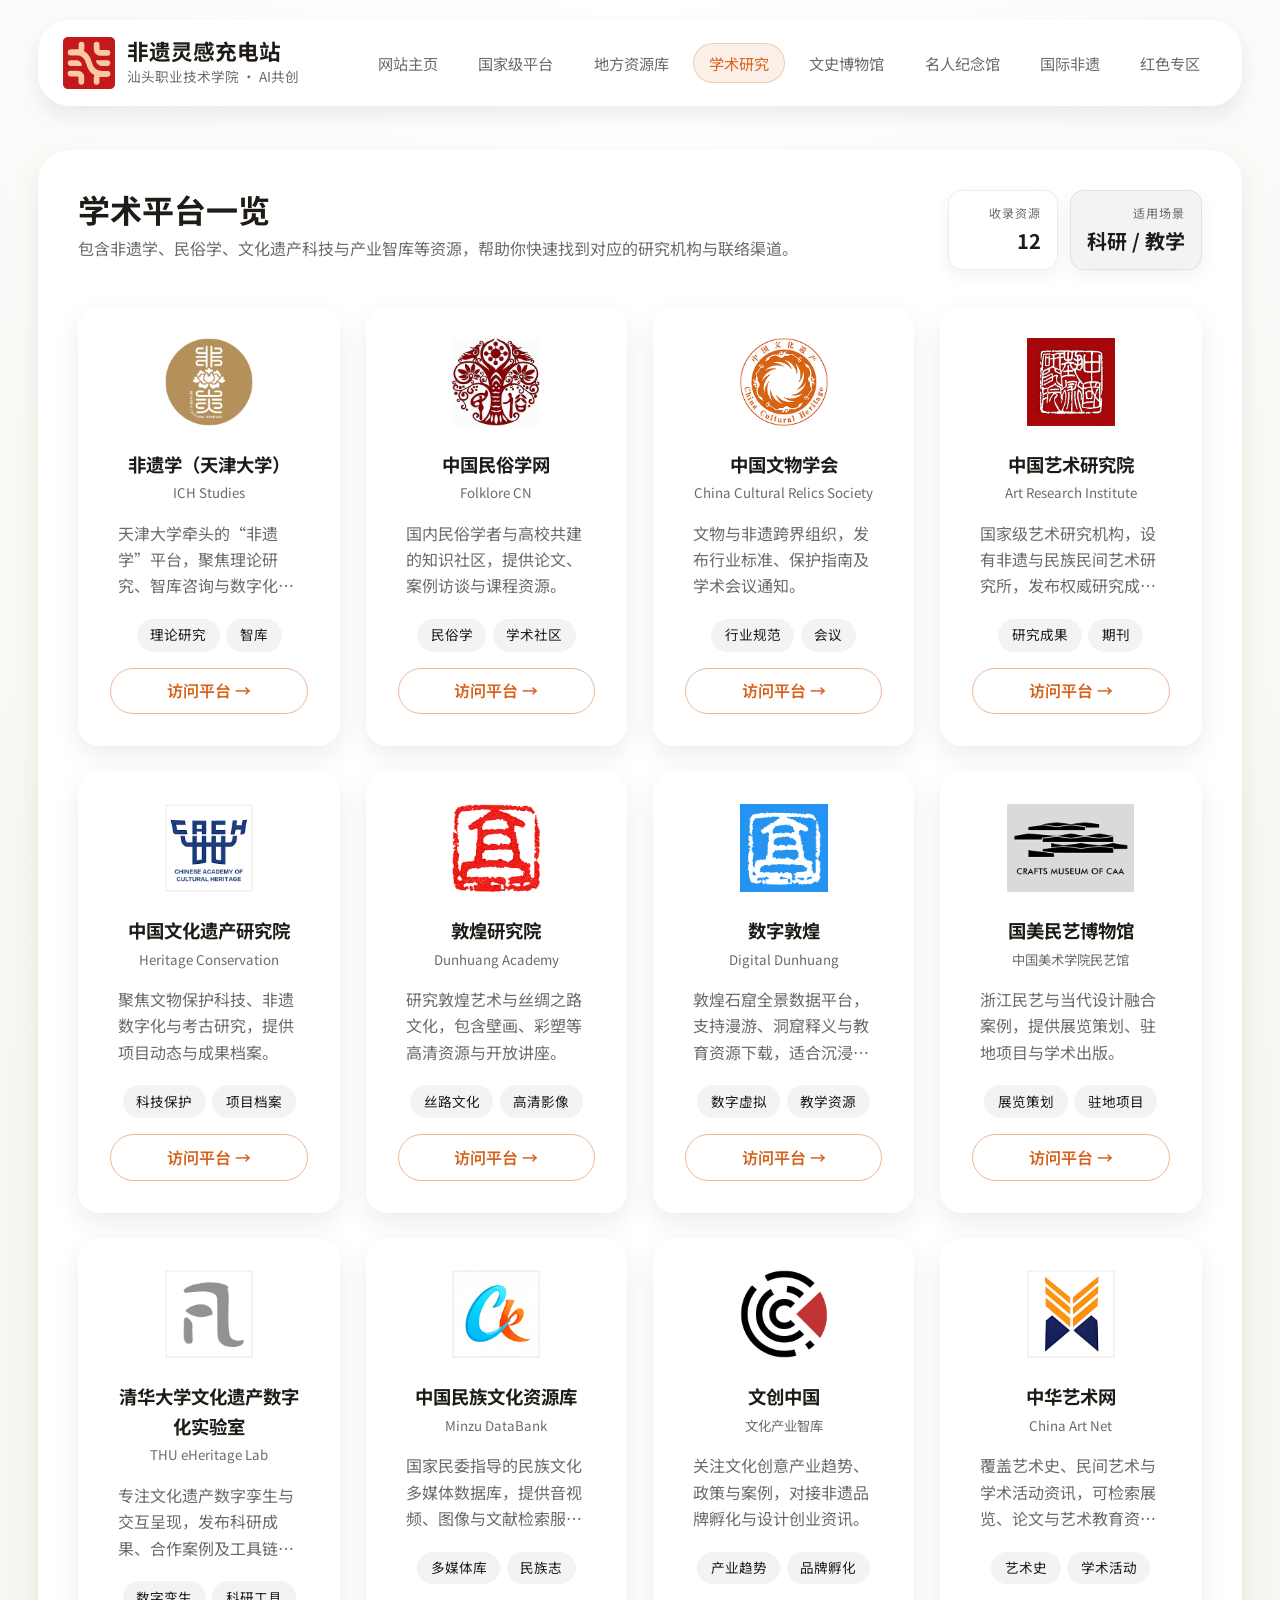
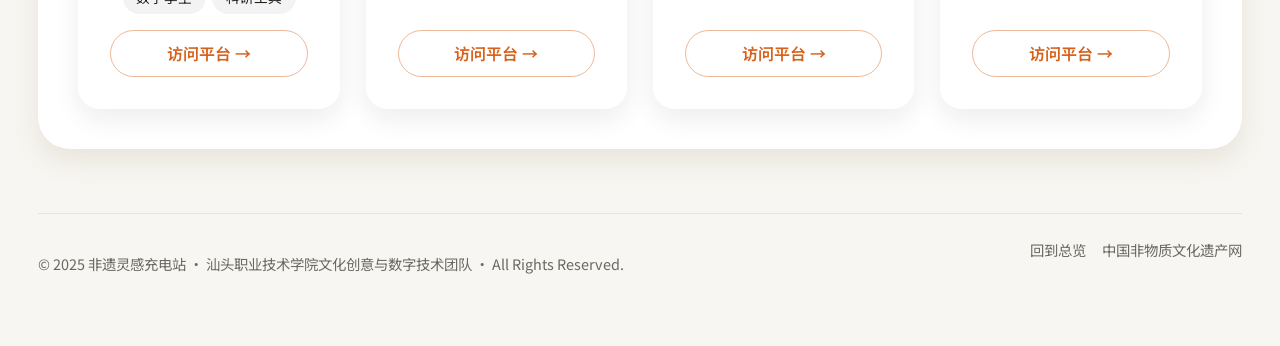
==== academic.html @ c3d5ac03 "Website Version 1 网站第一至七板块搭建" ====
<!DOCTYPE html>
<html lang="zh-Hans">
  <head>
    <meta charset="UTF-8" />
    <meta name="viewport" content="width=device-width, initial-scale=1.0" />
    <title>国内学术机构与研究平台 | 非遗灵感充电站</title>
    <meta
      name="description"
      content="高校实验室、研究院与行业社团的非遗研究资源，助力论文写作、课程教学与数字化实验。"
    />
    <link rel="preconnect" href="https://fonts.googleapis.com" />
    <link rel="preconnect" href="https://fonts.gstatic.com" crossorigin />
    <link
      href="https://fonts.googleapis.com/css2?family=Noto+Sans+SC:wght@400;500;600;700&family=Space+Grotesk:wght@500;700&display=swap"
      rel="stylesheet"
    />
    <link rel="stylesheet" href="styles/main.css" />
  </head>
  <body id="page-top" data-page="academic">
    <header class="site-header">
      <div class="logo-wrapper">
        <img src="assets/brand/site-logo.svg" alt="非遗灵感充电站 logo" />
        <div class="logo-copy">
          <span class="brand-title">非遗灵感充电站</span>
          <span class="brand-subtitle">汕头职业技术学院 · AI共创</span>
        </div>
      </div>
      <nav class="primary-nav" aria-label="主导航">
        <a href="index.html" data-route="home">网站主页</a>
        <a href="national.html" data-route="national">国家级平台</a>
        <a href="local.html" data-route="local">地方资源库</a>
        <a href="academic.html" data-route="academic">学术研究</a>
        <a href="museum.html" data-route="museum">文史博物馆</a>
        <a href="celebrity.html" data-route="celebrity">名人纪念馆</a>
        <a href="international.html" data-route="international">国际非遗</a>
        <a href="red.html" data-route="red">红色专区</a>
      </nav>
    </header>

    <main>
      <section
        class="resource-section"
        id="academic"
        data-section-id="academic"
      >
        <div class="section-head with-stats">
          <div class="section-intro">
            <h2>学术平台一览</h2>
            <p>
              包含非遗学、民俗学、文化遗产科技与产业智库等资源，帮助你快速找到对应的研究机构与联络渠道。
            </p>
          </div>
          <div class="section-stats">
            <span class="stat-chip">
              <small>收录资源</small>
              <strong data-count-for="academic">0</strong>
            </span>
            <span class="stat-chip subtle">
              <small>适用场景</small>
              <strong>科研 / 教学</strong>
            </span>
          </div>
        </div>
        <div class="resource-grid" data-grid="academic"></div>
      </section>
    </main>

    <a class="scroll-top-btn" href="#page-top" aria-label="返回顶部">↑</a>

    <footer class="site-footer">
      <p>
        © 2025 非遗灵感充电站 · 汕头职业技术学院文化创意与数字技术团队 ·
        All Rights Reserved.
      </p>
      <div class="footer-links">
        <a href="index.html">回到总览</a>
        <a href="https://www.ihchina.cn/" target="_blank" rel="noreferrer"
          >中国非物质文化遗产网</a
        >
      </div>
    </footer>

    <script type="module" src="scripts/main.js"></script>
  </body>
</html>
---- styles/main.css ----
:root {
  color-scheme: light dark;
  --layout-width: min(1280px, 94vw);
  --bg-page: #f7f6f2;
  --bg-panel: #ffffff;
  --bg-card: #fffaf5;
  --accent: #d7621c;
  --accent-strong: #f3bb46;
  --accent-soft: rgba(215, 98, 28, 0.08);
  --text-main: #1f1b16;
  --text-muted: rgba(31, 27, 22, 0.65);
  --stroke: rgba(31, 27, 22, 0.08);
  --chip-bg: rgba(31, 27, 22, 0.05);
  --shadow-card: 0 12px 26px rgba(143, 104, 66, 0.12);
  --shadow-soft: 0 10px 20px rgba(31, 27, 22, 0.08);
  --radius-xl: 32px;
  --radius-lg: 22px;
  --radius-md: 14px;
  --transition-fast: 0.2s ease;
  --scroll-btn-offset: max(
    12px,
    calc(((100vw - min(1200px, 92vw)) / 2) - 12pt - 48px)
  );
  font-family: 'Noto Sans SC', 'PingFang SC', 'Microsoft YaHei', sans-serif;
}

*,
*::before,
*::after {
  box-sizing: border-box;
}

body {
  margin: 0;
  background: radial-gradient(circle at top, #ffffff 0%, #f7f6f2 60%);
  color: var(--text-main);
  min-height: 100vh;
  font-size: 16px;
  line-height: 1.6;
}

img {
  max-width: 100%;
  display: block;
}

a {
  text-decoration: none;
  color: inherit;
}

.site-header {
  width: var(--layout-width);
  margin: 1.25rem auto 1.75rem;
  padding: 1rem 1.5rem;
  border: 1px solid rgba(255, 255, 255, 0.6);
  border-radius: var(--radius-xl);
  background: rgba(255, 255, 255, 0.95);
  backdrop-filter: blur(18px);
  box-shadow: var(--shadow-soft);
  display: flex;
  align-items: center;
  gap: 1.5rem;
  position: sticky;
  top: 1rem;
  z-index: 20;
}

.logo-wrapper {
  display: flex;
  align-items: center;
  gap: 0.75rem;
}

.logo-wrapper img {
  width: 52px;
  height: 52px;
}

.logo-copy {
  display: flex;
  flex-direction: column;
  align-items: flex-start;
  gap: 0.15rem;
  font-size: 0.85rem;
  color: var(--text-muted);
}

.logo-copy span {
  display: block;
  width: 100%;
  text-align: left;
}

.brand-title {
  font-weight: 700;
  font-size: 1.35rem;
  line-height: 1.2;
  color: var(--text-main);
}

.brand-subtitle {
  font-size: 0.85rem;
  width: 100%;
  text-align: left;
}

.primary-nav {
  display: flex;
  gap: 0.5rem;
  font-size: 0.95rem;
  flex: 1;
  justify-content: flex-end;
  flex-wrap: wrap;
}

.primary-nav a {
  color: var(--text-muted);
  padding: 0.45rem 0.95rem;
  border-radius: 999px;
  border: 1px solid transparent;
  transition: background var(--transition-fast), color var(--transition-fast),
    border-color var(--transition-fast), box-shadow var(--transition-fast);
}

.primary-nav a:hover,
.primary-nav a:focus-visible {
  color: var(--accent);
  background: rgba(215, 98, 28, 0.12);
  box-shadow: none;
}

body[data-page='home'] .primary-nav a[data-route='home'],
body[data-page='national'] .primary-nav a[data-route='national'],
body[data-page='local'] .primary-nav a[data-route='local'],
body[data-page='academic'] .primary-nav a[data-route='academic'],
body[data-page='celebrity'] .primary-nav a[data-route='celebrity'],
body[data-page='international'] .primary-nav a[data-route='international'],
body[data-page='red'] .primary-nav a[data-route='red'] {
  color: var(--accent);
  background: rgba(215, 98, 28, 0.1);
  border-color: rgba(215, 98, 28, 0.25);
  box-shadow: none;
}

main {
  width: var(--layout-width);
  margin: 0 auto 4rem;
  padding-top: 1rem;
  display: flex;
  flex-direction: column;
  gap: 3.5rem;
}

.hero-section {
  display: grid;
  grid-template-columns: repeat(auto-fit, minmax(280px, 1fr));
  gap: 2.25rem;
  padding: 3rem;
  border-radius: var(--radius-xl);
  background: linear-gradient(135deg, #fff4e8, #efe3d5 70%);
  border: 1px solid rgba(215, 98, 28, 0.14);
  box-shadow: var(--shadow-card);
  position: relative;
  overflow: hidden;
}

.hero-content h1 {
  font-size: clamp(2.3rem, 4vw, 3.2rem);
  line-height: 1.2;
  margin: 0.4rem 0 1rem;
}

.lead {
  color: var(--text-muted);
  margin-bottom: 1.8rem;
}

.hero-metrics {
  display: grid;
  grid-template-columns: repeat(auto-fit, minmax(140px, 1fr));
  gap: 1rem;
  margin-bottom: 1.5rem;
}

.hero-metrics div {
  padding: 1rem;
  border-radius: var(--radius-md);
  background: rgba(255, 255, 255, 0.85);
  border: 1px solid rgba(255, 255, 255, 0.4);
  text-align: center;
  box-shadow: 0 6px 16px rgba(215, 98, 28, 0.12);
}

.hero-metrics strong {
  display: block;
  font-size: 1.9rem;
  line-height: 1.1;
}

.hero-metrics span {
  display: block;
  font-size: 0.85rem;
  color: var(--text-muted);
  margin-top: 0.2rem;
}

.hero-cta {
  display: flex;
  flex-wrap: wrap;
  gap: 1rem;
}

.btn {
  padding: 0.85rem 1.6rem;
  border-radius: 999px;
  font-weight: 600;
  border: 1px solid transparent;
  transition: transform 0.2s ease, box-shadow 0.2s ease;
}

.btn.primary {
  background: linear-gradient(120deg, var(--accent), var(--accent-strong));
  color: #fffaf5;
}

.btn.secondary {
  border-color: var(--stroke);
  color: var(--text-main);
}

.btn:hover {
  transform: translateY(-2px);
  box-shadow: 0 8px 24px rgba(0, 0, 0, 0.25);
}

.hero-panel {
  display: grid;
  gap: 1rem;
}

.panel-card {
  padding: 1.5rem;
  border-radius: 20px;
  background: rgba(255, 255, 255, 0.8);
  border: 1px solid var(--stroke);
}

.panel-card h3 {
  margin: 0.3rem 0 0.6rem;
  font-size: 1.4rem;
}

.panel-list {
  list-style: none;
  margin: 0;
  padding: 0;
  display: flex;
  flex-direction: column;
  gap: 0.4rem;
  color: var(--text-muted);
}

.panel-list li {
  display: flex;
  align-items: center;
  gap: 0.35rem;
}

.panel-list li::before {
  content: '•';
  color: var(--accent);
}

.overview-section {
  padding: 2.75rem;
  border-radius: var(--radius-xl);
  background: var(--bg-panel);
  box-shadow: var(--shadow-card);
}

.overview-grid {
  display: grid;
  grid-template-columns: repeat(auto-fit, minmax(260px, 1fr));
  gap: 1.4rem;
}

.overview-card {
  display: flex;
  flex-direction: column;
  gap: 0.75rem;
  padding: 1.75rem;
  border-radius: 22px;
  border: 1px solid var(--stroke);
  background: var(--bg-card);
  color: inherit;
  transition: border-color 0.2s ease, transform 0.2s ease;
}

.overview-card:hover {
  border-color: rgba(215, 98, 28, 0.4);
  transform: translateY(-3px);
}

.resource-section {
  padding: 2.5rem;
  border-radius: var(--radius-xl);
  background: var(--bg-panel);
  box-shadow: var(--shadow-card);
  gap: 2.5rem;
}

.section-head {
  display: flex;
  flex-direction: column;
  gap: 0.85rem;
  margin-bottom: 2.25rem;
}

.section-head.with-stats {
  flex-direction: row;
  justify-content: space-between;
  align-items: flex-start;
  gap: 1.5rem;
}

.section-intro {
  flex: 1;
  min-width: 260px;
  display: flex;
  flex-direction: column;
  gap: 0.45rem;
}

.section-stats {
  display: flex;
  gap: 0.75rem;
  flex-wrap: wrap;
  justify-content: flex-end;
  text-align: right;
  min-width: 220px;
}

.eyebrow {
  text-transform: uppercase;
  letter-spacing: 0.2em;
  font-size: 0.75rem;
  color: var(--accent);
}

.section-head h2 {
  margin: 0;
  font-size: clamp(1.6rem, 3.5vw, 2rem);
  line-height: 1.2;
  color: var(--text-main);
}

.section-head p {
  margin: 0;
  color: var(--text-muted);
  max-width: 100%;
  line-height: 1.5;
  white-space: nowrap;
  overflow: hidden;
  text-overflow: ellipsis;
}

.section-toolbar {
  display: flex;
  justify-content: space-between;
  align-items: center;
  flex-wrap: wrap;
  gap: 1rem;
  margin-bottom: 1.5rem;
}

.toolbar-group {
  display: flex;
  gap: 0.75rem;
  flex-wrap: wrap;
  align-items: stretch;
}

.toolbar-actions {
  display: flex;
  gap: 0.5rem;
  flex-wrap: wrap;
}

.stat-chip {
  display: flex;
  flex-direction: column;
  gap: 0.15rem;
  padding: 0.75rem 1rem;
  border-radius: var(--radius-md);
  border: 1px solid var(--stroke);
  background: rgba(255, 255, 255, 0.9);
  min-width: 110px;
  box-shadow: 0 6px 18px rgba(31, 27, 22, 0.06);
}

.stat-chip small {
  font-size: 0.75rem;
  letter-spacing: 0.08em;
  text-transform: uppercase;
  color: var(--text-muted);
}

.stat-chip strong {
  font-size: 1.25rem;
  color: var(--text-main);
}

.stat-chip.subtle {
  background: var(--chip-bg);
}

.ghost-btn {
  border: 1px solid var(--stroke);
  padding: 0.55rem 1.25rem;
  border-radius: 999px;
  font-size: 0.95rem;
  font-weight: 600;
  color: var(--text-main);
  background: transparent;
  cursor: pointer;
  transition: background var(--transition-fast),
    color var(--transition-fast), border-color var(--transition-fast),
    box-shadow var(--transition-fast);
}

.ghost-btn:hover,
.ghost-btn:focus-visible {
  border-color: rgba(215, 98, 28, 0.5);
  color: var(--accent);
  box-shadow: 0 8px 20px rgba(215, 98, 28, 0.18);
}

.ghost-btn.primary {
  border-color: rgba(215, 98, 28, 0.4);
  background: rgba(215, 98, 28, 0.08);
  color: var(--accent);
}

.ghost-btn.is-success {
  background: linear-gradient(120deg, var(--accent), var(--accent-strong));
  border-color: transparent;
  color: #fff;
  box-shadow: 0 12px 28px rgba(215, 98, 28, 0.35);
}

.chip {
  padding: 0.35rem 0.85rem;
  border-radius: 999px;
  background: var(--chip-bg);
  font-size: 0.85rem;
  border: none;
}

.chip.accent {
  border-color: rgba(215, 98, 28, 0.3);
  color: var(--accent);
}

.scroll-top-btn {
  position: fixed;
  right: var(--scroll-btn-offset, 24px);
  bottom: clamp(16px, 4vh, 48px);
  width: 48px;
  height: 48px;
  border-radius: 50%;
  background: linear-gradient(135deg, var(--accent), var(--accent-strong));
  color: #fff;
  font-weight: 700;
  font-size: 1.2rem;
  display: flex;
  align-items: center;
  justify-content: center;
  border: none;
  box-shadow: 0 12px 24px rgba(0, 0, 0, 0.15);
  transition: transform 0.2s ease, box-shadow 0.2s ease,
    opacity 0.2s ease;
  opacity: 0;
  pointer-events: none;
  z-index: 25;
}

.scroll-top-btn:hover {
  transform: translateY(-2px);
  box-shadow: 0 16px 30px rgba(0, 0, 0, 0.2);
}

.scroll-top-btn.is-visible {
  opacity: 1;
  pointer-events: auto;
}

.resource-grid {
  display: grid;
  grid-template-columns: repeat(auto-fit, minmax(260px, 1fr));
  gap: 1.6rem;
}

.resource-card {
  padding: 2rem 2rem;
  border-radius: var(--radius-lg);
  background: rgba(255, 255, 255, 0.95);
  min-height: 260px;
  display: flex;
  flex-direction: column;
  gap: 1rem;
  box-shadow: 0 10px 26px rgba(31, 27, 22, 0.08);
  transition: transform var(--transition-fast), box-shadow var(--transition-fast);
  text-align: center;
}

.resource-card:hover {
  transform: translateY(-4px);
  box-shadow: var(--shadow-card);
}

.resource-card .card-media {
  display: flex;
  justify-content: center;
  margin-bottom: 0.5rem;
}

.resource-card .resource-logo {
  width: 88px;
  height: 88px;
  object-fit: contain;
}

.resource-card .resource-logo.logo-native {
  width: auto;
  height: auto;
  max-width: 140px;
  max-height: 72px;
}

.resource-card .resource-logo.logo-caa {
  height: 88px;
  width: auto;
  max-width: 180px;
}

.resource-meta {
  display: flex;
  flex-direction: column;
  gap: 0.2rem;
  text-align: center;
  align-items: center;
}

.resource-meta h3 {
  margin: 0;
  font-size: 1.15rem;
}

.resource-meta small {
  color: var(--text-muted);
}

.resource-description {
  margin: 0 auto;
  color: var(--text-muted);
  line-height: 1.65;
  text-align: left;
  width: 16em;
  max-width: 92%;
  align-self: center;
  word-break: break-all;
  display: -webkit-box;
  line-clamp: 3;
  -webkit-line-clamp: 3;
  -webkit-box-orient: vertical;
  overflow: hidden;
  text-overflow: ellipsis;
  position: relative;
  cursor: default;
}

.desc-tooltip {
  position: fixed;
  max-width: 280px;
  padding: 0.75rem 1rem;
  background: rgba(255, 255, 255, 0.98);
  border-radius: var(--radius-md);
  box-shadow: 0 8px 24px rgba(31, 27, 22, 0.18);
  color: var(--text-main);
  font-size: 0.9rem;
  line-height: 1.6;
  white-space: normal;
  word-break: normal;
  z-index: 1000;
  pointer-events: none;
  opacity: 0;
  transition: opacity 0.15s ease;
}

.desc-tooltip.is-visible {
  opacity: 1;
}

.tags-row {
  display: flex;
  flex-wrap: wrap;
  gap: 0.4rem;
  margin-top: 0.25rem;
}

.resource-card .tags-row {
  justify-content: center;
}

.card-actions {
  margin-top: auto;
  display: flex;
  justify-content: center;
  width: 100%;
}

.card-link {
  display: inline-flex;
  justify-content: center;
  align-items: center;
  gap: 0.35rem;
  padding: 0.6rem 1.5rem;
  border-radius: 999px;
  border: 1px solid rgba(215, 98, 28, 0.45);
  color: var(--accent);
  font-weight: 600;
  width: clamp(220px, 90%, 360px);
  transition: border-color var(--transition-fast),
    box-shadow var(--transition-fast);
}

.card-link:hover {
  border-color: var(--accent);
  box-shadow: 0 10px 18px rgba(215, 98, 28, 0.25);
}

.site-footer {
  width: var(--layout-width);
  margin: 3rem auto 2rem;
  padding: 1.5rem 0;
  border-top: 1px solid var(--stroke);
  display: flex;
  flex-wrap: wrap;
  justify-content: space-between;
  gap: 1rem;
  color: var(--text-muted);
  font-size: 0.9rem;
}

.footer-links {
  display: flex;
  gap: 1rem;
}

@media (max-width: 960px) {
  .site-header {
    flex-wrap: wrap;
    justify-content: center;
    gap: 1rem;
  }

  .primary-nav {
    justify-content: center;
  }

  .hero-section {
    padding: 2.25rem;
  }

  .section-toolbar {
    flex-direction: column;
    align-items: flex-start;
  }
}

@media (max-width: 640px) {
  main {
    gap: 2rem;
  }

  .hero-section,
  .resource-section,
  .overview-section {
    padding: 1.75rem;
  }

  .site-header {
    padding: 1rem;
  }

  .toolbar-group,
  .toolbar-actions {
    width: 100%;
    justify-content: flex-start;
  }

  .resource-grid {
    grid-template-columns: 1fr;
  }

  .hero-metrics {
    grid-template-columns: repeat(2, minmax(120px, 1fr));
  }

  .scroll-top-btn {
    right: 12px;
    bottom: 12px;
  }
}

@media (min-width: 1200px) {
  .resource-grid {
    grid-template-columns: repeat(4, minmax(0, 1fr));
  }
}

/* 博物馆页面样式 */
body[data-page='museum'] .primary-nav a[data-route='museum'] {
  color: var(--accent);
  background: rgba(215, 98, 28, 0.1);
  border-color: rgba(215, 98, 28, 0.25);
  box-shadow: none;
}

body[data-page='museum'] main {
  gap: 2.5rem;
}

.museum-hero {
  padding: 3rem;
  border-radius: var(--radius-xl);
  background: linear-gradient(135deg, #f8e8d4 0%, #e8d5c4 50%, #d8c5b4 100%);
  box-shadow: var(--shadow-card);
  position: relative;
  overflow: hidden;
}

.museum-hero::before {
  content: '';
  position: absolute;
  top: -50%;
  right: -20%;
  width: 60%;
  height: 200%;
  background: radial-gradient(ellipse, rgba(215, 98, 28, 0.08) 0%, transparent 70%);
  pointer-events: none;
}

.museum-hero-content {
  position: relative;
  z-index: 1;
}

.museum-hero-header {
  display: flex;
  align-items: stretch;
  justify-content: space-between;
  gap: 1.5rem;
  flex-wrap: wrap;
}

.museum-hero-header .hero-text-group {
  display: flex;
  flex-direction: column;
  justify-content: center;
}

.museum-hero-content h1 {
  font-size: clamp(1.6rem, 3vw, 2.2rem);
  line-height: 1.2;
  margin: 0;
  color: var(--text-main);
}

.hero-metrics-inline {
  display: flex;
  gap: 0.75rem;
  align-self: stretch;
}

.hero-metrics-inline > div {
  padding: 1rem 1.5rem;
  border-radius: var(--radius-md);
  background: rgba(255, 255, 255, 0.9);
  border: 1px solid rgba(255, 255, 255, 0.4);
  text-align: center;
  box-shadow: 0 6px 16px rgba(215, 98, 28, 0.12);
  min-width: 110px;
  display: flex;
  flex-direction: column;
  justify-content: center;
}

.hero-metrics-inline strong {
  display: block;
  font-size: 1.75rem;
  line-height: 1.1;
  color: var(--text-main);
}

.hero-metrics-inline span {
  display: block;
  font-size: 0.85rem;
  color: var(--text-muted);
  margin-top: 0.25rem;
}

.museum-hero-content .lead {
  margin-top: 0.6rem;
  margin-bottom: 0;
}

.museum-section {
  margin-top: 0;
}

.museum-filter-bar {
  margin-bottom: 1.5rem;
  position: relative;
}

.filter-scroll-wrapper {
  overflow-x: auto;
  padding-bottom: 0.5rem;
  margin: 0 -0.5rem;
  padding: 0 0.5rem 0.75rem;
  scrollbar-width: thin;
  scrollbar-color: rgba(215, 98, 28, 0.3) transparent;
}

.filter-scroll-wrapper::-webkit-scrollbar {
  height: 6px;
}

.filter-scroll-wrapper::-webkit-scrollbar-track {
  background: rgba(31, 27, 22, 0.05);
  border-radius: 3px;
}

.filter-scroll-wrapper::-webkit-scrollbar-thumb {
  background: rgba(215, 98, 28, 0.3);
  border-radius: 3px;
}

.filter-scroll-wrapper::-webkit-scrollbar-thumb:hover {
  background: rgba(215, 98, 28, 0.5);
}

.museum-category-tabs {
  display: flex;
  gap: 0.5rem;
  flex-wrap: nowrap;
  min-width: max-content;
}

.category-tab {
  padding: 0.6rem 1.2rem;
  border-radius: 999px;
  border: 1px solid var(--stroke);
  background: rgba(255, 255, 255, 0.9);
  color: var(--text-muted);
  font-size: 0.9rem;
  font-weight: 500;
  cursor: pointer;
  transition: all var(--transition-fast);
  white-space: nowrap;
  flex-shrink: 0;
}

.category-tab:hover {
  border-color: rgba(215, 98, 28, 0.4);
  color: var(--accent);
  background: rgba(215, 98, 28, 0.05);
}

.category-tab.is-active {
  background: linear-gradient(135deg, var(--accent), var(--accent-strong));
  border-color: transparent;
  color: #fff;
  box-shadow: 0 4px 12px rgba(215, 98, 28, 0.35);
}

.category-tab.is-active:hover {
  color: #fff;
  transform: translateY(-1px);
  box-shadow: 0 6px 16px rgba(215, 98, 28, 0.4);
}

.museum-stats-bar {
  display: flex;
  gap: 0.75rem;
  margin-bottom: 1.5rem;
  flex-wrap: wrap;
}

.museum-card {
  min-height: 240px;
}

.museum-card .resource-logo {
  width: 100px;
  height: 100px;
  object-fit: contain;
  border-radius: var(--radius-md);
  background: rgba(255, 255, 255, 0.5);
  padding: 0.5rem;
}

@media (max-width: 768px) {
  .museum-hero-header {
    flex-direction: column;
    align-items: flex-start;
    gap: 1rem;
  }

  .hero-metrics-inline {
    width: 100%;
  }

  .hero-metrics-inline > div {
    flex: 1;
  }
}

@media (max-width: 640px) {
  .museum-hero {
    padding: 2rem 1.5rem;
  }

  .museum-hero-content h1 {
    font-size: 1.5rem;
  }

  .category-tab {
    padding: 0.5rem 1rem;
    font-size: 0.85rem;
  }

  .hero-metrics-inline > div {
    padding: 0.6rem 1rem;
    min-width: 80px;
  }

  .hero-metrics-inline strong {
    font-size: 1.25rem;
  }
}

/* ========================================
   新板块样式：名人纪念馆、国际非遗、红色专区
   ======================================== */

/* 通用 Hero 区域样式 */
.section-hero {
  display: flex;
  align-items: center;
  justify-content: space-between;
  gap: 2rem;
  padding: 3rem;
  border-radius: var(--radius-xl);
  box-shadow: var(--shadow-card);
  position: relative;
  overflow: hidden;
}

.section-hero::before {
  content: '';
  position: absolute;
  top: -50%;
  right: -20%;
  width: 60%;
  height: 200%;
  pointer-events: none;
}

.section-hero .hero-content {
  flex: 1;
  min-width: 280px;
}

.section-hero .hero-content h1 {
  font-size: clamp(1.8rem, 3.5vw, 2.4rem);
  line-height: 1.2;
  margin: 0.5rem 0 1rem;
}

.section-hero .lead {
  margin-bottom: 0;
  max-width: 520px;
}

/* 历史文化名人纪念馆 Hero */
.celebrity-hero {
  background: linear-gradient(135deg, #f5ebe0 0%, #e6d5c3 50%, #d4c4b0 100%);
  border: 1px solid rgba(139, 90, 43, 0.15);
}

.celebrity-hero::before {
  background: radial-gradient(ellipse, rgba(139, 90, 43, 0.08) 0%, transparent 70%);
}

.celebrity-hero .eyebrow {
  color: #8b5a2b;
}

/* 国际非遗研究中心 Hero */
.international-hero {
  background: linear-gradient(135deg, #e8f4f8 0%, #d0e8ef 50%, #b8dce6 100%);
  border: 1px solid rgba(41, 128, 185, 0.15);
}

.international-hero::before {
  background: radial-gradient(ellipse, rgba(41, 128, 185, 0.08) 0%, transparent 70%);
}

.international-hero .eyebrow {
  color: #2980b9;
}

/* 红色专区 Hero */
.red-hero {
  background: linear-gradient(135deg, #fbe8e8 0%, #f5d0d0 50%, #eab8b8 100%);
  border: 1px solid rgba(192, 57, 43, 0.15);
}

.red-hero::before {
  background: radial-gradient(ellipse, rgba(192, 57, 43, 0.08) 0%, transparent 70%);
}

.red-hero .eyebrow {
  color: #c0392b;
}

/* 首页红色卡片样式 */
.overview-card.card-red {
  background: linear-gradient(135deg, #fef5f5 0%, #fdeaea 100%);
  border-color: rgba(192, 57, 43, 0.2);
}

.overview-card.card-red:hover {
  border-color: rgba(192, 57, 43, 0.45);
}

.overview-card.card-red .chip.accent {
  color: #c0392b;
}

/* 响应式调整 */
@media (max-width: 768px) {
  .section-hero {
    flex-direction: column;
    align-items: flex-start;
    padding: 2rem;
    gap: 1.5rem;
  }

  .section-hero .hero-metrics-inline {
    width: 100%;
  }

  .section-hero .hero-metrics-inline > div {
    flex: 1;
  }
}

@media (max-width: 640px) {
  .section-hero {
    padding: 1.75rem;
  }

  .section-hero .hero-content h1 {
    font-size: 1.5rem;
  }
}
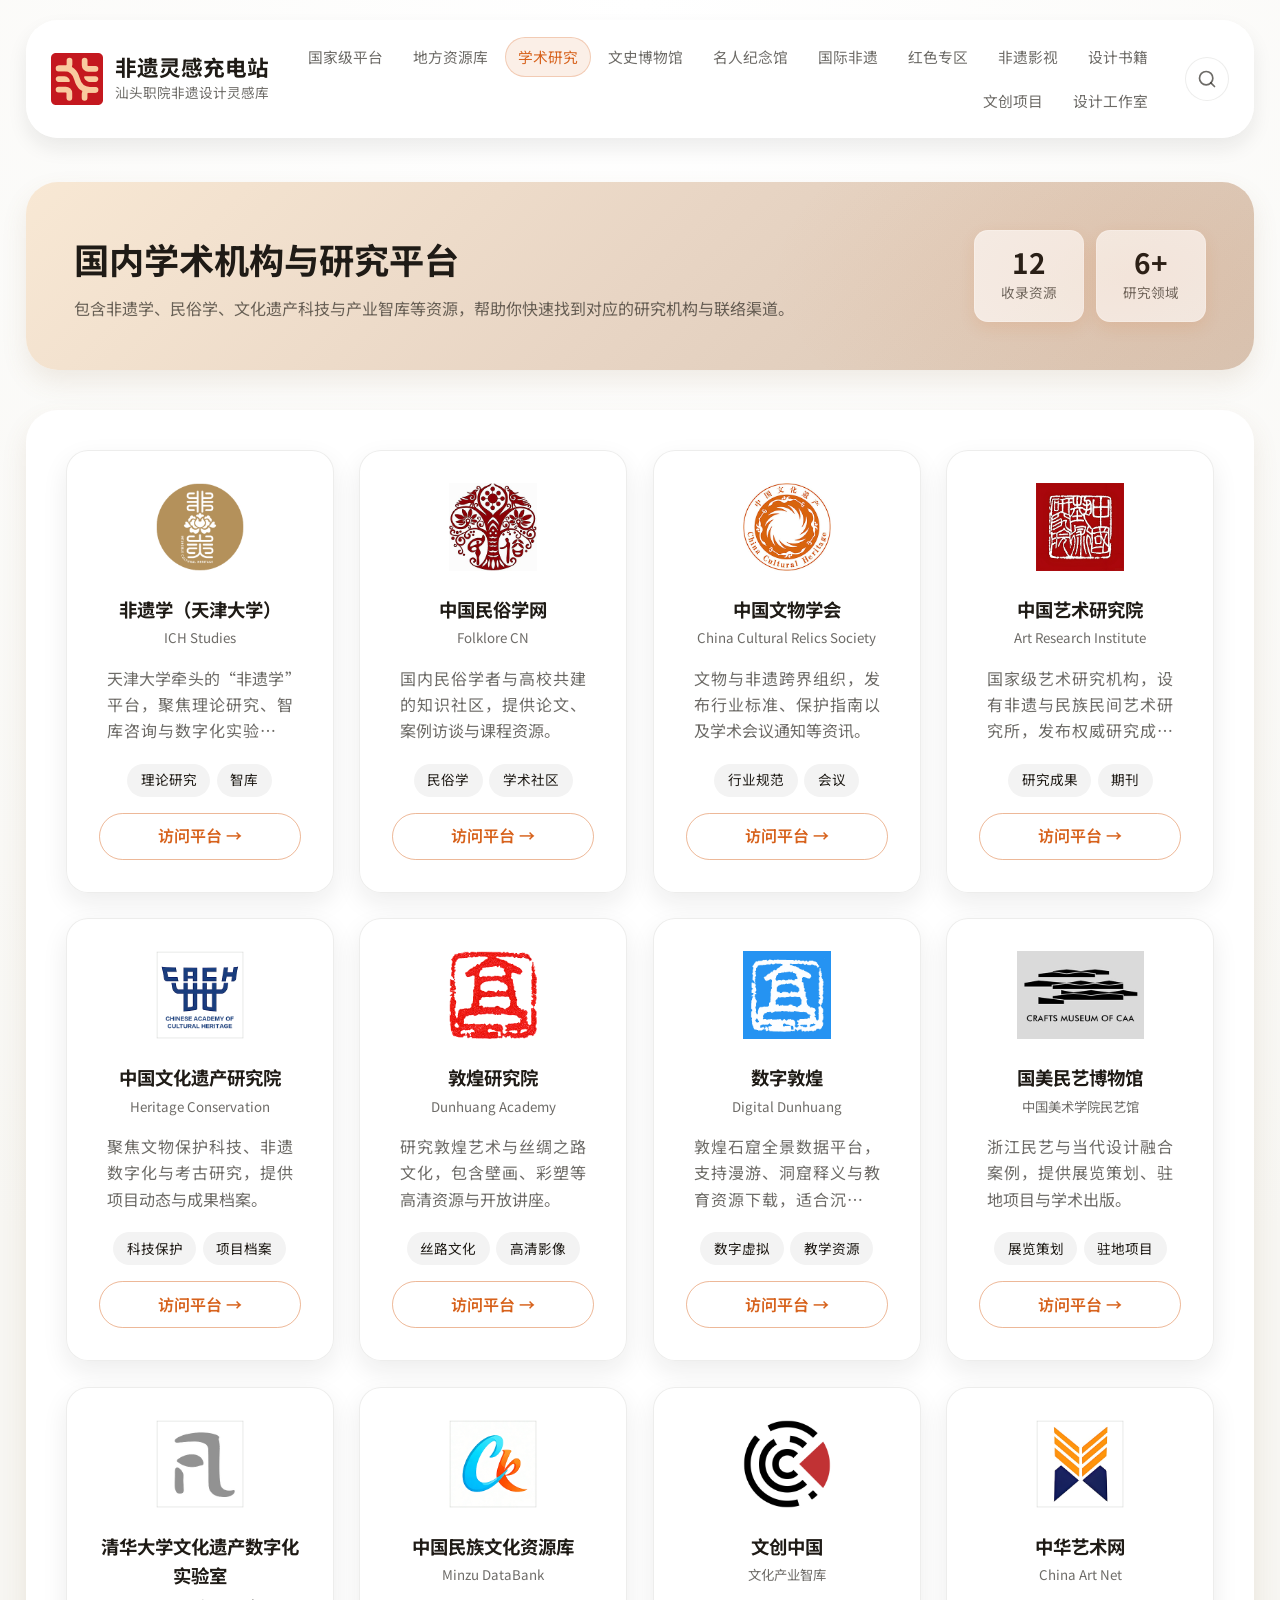
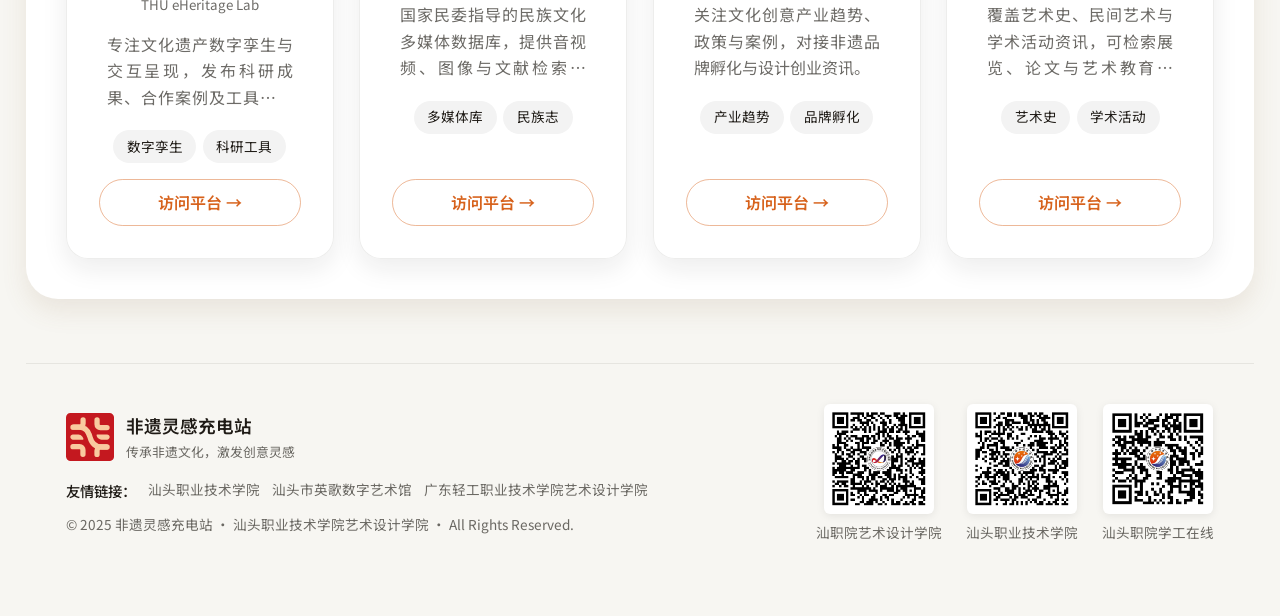
==== commit 0988028c: "Website Version 2 1. 修改了ReadMe文件内容和网站首页项目简介内容。 2. 在网站中增加了搜索功能 3. 修改footer内容和样式" ====
--- a/academic.html
+++ b/academic.html
@@ -15,18 +15,18 @@
       rel="stylesheet"
     />
     <link rel="stylesheet" href="styles/main.css" />
+    <link rel="icon" type="image/png" href="assets/brand/favicon.png" />
   </head>
   <body id="page-top" data-page="academic">
     <header class="site-header">
-      <div class="logo-wrapper">
+      <a class="logo-wrapper" href="index.html" aria-label="返回主页">
         <img src="assets/brand/site-logo.svg" alt="非遗灵感充电站 logo" />
         <div class="logo-copy">
           <span class="brand-title">非遗灵感充电站</span>
-          <span class="brand-subtitle">汕头职业技术学院 · AI共创</span>
+          <span class="brand-subtitle">汕头职院非遗设计灵感库</span>
         </div>
-      </div>
+      </a>
       <nav class="primary-nav" aria-label="主导航">
-        <a href="index.html" data-route="home">网站主页</a>
         <a href="national.html" data-route="national">国家级平台</a>
         <a href="local.html" data-route="local">地方资源库</a>
         <a href="academic.html" data-route="academic">学术研究</a>
@@ -34,49 +34,112 @@
         <a href="celebrity.html" data-route="celebrity">名人纪念馆</a>
         <a href="international.html" data-route="international">国际非遗</a>
         <a href="red.html" data-route="red">红色专区</a>
+        <a href="film.html" data-route="film">非遗影视</a>
+        <a href="books.html" data-route="books">设计书籍</a>
+        <a href="design.html" data-route="design">文创项目</a>
+        <a href="studio.html" data-route="studio">设计工作室</a>
       </nav>
+      <button class="search-trigger" id="searchTrigger" aria-label="搜索">
+        <svg width="20" height="20" viewBox="0 0 24 24" fill="none" stroke="currentColor" stroke-width="2" stroke-linecap="round" stroke-linejoin="round">
+          <circle cx="11" cy="11" r="8"></circle>
+          <path d="M21 21l-4.35-4.35"></path>
+        </svg>
+      </button>
     </header>
 
     <main>
+      <section class="section-hero museum-hero">
+        <div class="hero-content">
+          <h1>国内学术机构与研究平台</h1>
+          <p class="lead hero-single-line">
+            包含非遗学、民俗学、文化遗产科技与产业智库等资源，帮助你快速找到对应的研究机构与联络渠道。
+          </p>
+        </div>
+        <div class="hero-metrics-inline">
+          <div>
+            <strong data-count-for="academic">0</strong>
+            <span>收录资源</span>
+          </div>
+          <div>
+            <strong>6+</strong>
+            <span>研究领域</span>
+          </div>
+        </div>
+      </section>
+
       <section
         class="resource-section"
         id="academic"
         data-section-id="academic"
       >
-        <div class="section-head with-stats">
-          <div class="section-intro">
-            <h2>学术平台一览</h2>
-            <p>
-              包含非遗学、民俗学、文化遗产科技与产业智库等资源，帮助你快速找到对应的研究机构与联络渠道。
-            </p>
-          </div>
-          <div class="section-stats">
-            <span class="stat-chip">
-              <small>收录资源</small>
-              <strong data-count-for="academic">0</strong>
-            </span>
-            <span class="stat-chip subtle">
-              <small>适用场景</small>
-              <strong>科研 / 教学</strong>
-            </span>
-          </div>
-        </div>
         <div class="resource-grid" data-grid="academic"></div>
       </section>
     </main>
 
+    <!-- 搜索弹窗 -->
+    <div class="search-overlay" id="searchOverlay">
+      <div class="search-modal">
+        <div class="search-header">
+          <div class="search-input-wrapper">
+            <svg class="search-icon" width="22" height="22" viewBox="0 0 24 24" fill="none" stroke="currentColor" stroke-width="2" stroke-linecap="round" stroke-linejoin="round">
+              <circle cx="11" cy="11" r="8"></circle>
+              <path d="M21 21l-4.35-4.35"></path>
+            </svg>
+            <input type="text" class="search-input" id="searchInput" placeholder="搜索资源、博物馆、非遗项目..." autocomplete="off" />
+            <kbd class="search-kbd">ESC</kbd>
+          </div>
+          <button class="search-close" id="searchClose" aria-label="关闭搜索">
+            <svg width="24" height="24" viewBox="0 0 24 24" fill="none" stroke="currentColor" stroke-width="2" stroke-linecap="round" stroke-linejoin="round">
+              <path d="M18 6L6 18"></path>
+              <path d="M6 6l12 12"></path>
+            </svg>
+          </button>
+        </div>
+        <div class="search-results" id="searchResults">
+          <div class="search-placeholder">
+            <svg width="48" height="48" viewBox="0 0 24 24" fill="none" stroke="currentColor" stroke-width="1.5" stroke-linecap="round" stroke-linejoin="round">
+              <circle cx="11" cy="11" r="8"></circle>
+              <path d="M21 21l-4.35-4.35"></path>
+            </svg>
+            <p>输入关键词搜索全站资源</p>
+            <span>支持搜索：资源名称、描述、标签</span>
+          </div>
+        </div>
+      </div>
+    </div>
+
     <a class="scroll-top-btn" href="#page-top" aria-label="返回顶部">↑</a>
 
     <footer class="site-footer">
-      <p>
-        © 2025 非遗灵感充电站 · 汕头职业技术学院文化创意与数字技术团队 ·
-        All Rights Reserved.
-      </p>
-      <div class="footer-links">
-        <a href="index.html">回到总览</a>
-        <a href="https://www.ihchina.cn/" target="_blank" rel="noreferrer"
-          >中国非物质文化遗产网</a
-        >
+      <div class="footer-left">
+        <div class="footer-brand">
+          <img src="assets/brand/favicon.svg" alt="非遗灵感充电站" />
+          <div class="footer-brand-text">
+            <span class="name">非遗灵感充电站</span>
+            <span class="slogan">传承非遗文化，激发创意灵感</span>
+          </div>
+        </div>
+        <div class="footer-friend-links">
+          <span class="label">友情链接：</span>
+          <a href="https://www.stpt.edu.cn/" target="_blank" rel="noreferrer">汕头职业技术学院</a>
+          <a href="https://www.stpt.edu.cn/yinggewu/" target="_blank" rel="noreferrer">汕头市英歌数字艺术馆</a>
+          <a href="https://yssj.gdqy.edu.cn/" target="_blank" rel="noreferrer">广东轻工职业技术学院艺术设计学院</a>
+        </div>
+        <p>© 2025 非遗灵感充电站 · 汕头职业技术学院艺术设计学院 · All Rights Reserved.</p>
+      </div>
+      <div class="footer-qrcode">
+        <div class="qrcode-item">
+          <img src="assets/qrcode/1-汕职院艺术设计学院-二维码.png" alt="汕职院艺术设计学院公众号" />
+          <span>汕职院艺术设计学院</span>
+        </div>
+        <div class="qrcode-item">
+          <img src="assets/qrcode/2-汕头职业技术学院-二维码.png" alt="汕头职业技术学院公众号" />
+          <span>汕头职业技术学院</span>
+        </div>
+        <div class="qrcode-item">
+          <img src="assets/qrcode/3-汕头职院学工在线-二维码.png" alt="汕头职院学工在线公众号" />
+          <span>汕头职院学工在线</span>
+        </div>
       </div>
     </footer>
 
--- a/styles/main.css
+++ b/styles/main.css
@@ -1,6 +1,6 @@
 :root {
   color-scheme: light dark;
-  --layout-width: min(1280px, 94vw);
+  --layout-width: min(1440px, 96vw);
   --bg-page: #f7f6f2;
   --bg-panel: #ffffff;
   --bg-card: #fffaf5;
@@ -107,8 +107,8 @@
 
 .primary-nav {
   display: flex;
-  gap: 0.5rem;
-  font-size: 0.95rem;
+  gap: 0.25rem;
+  font-size: 0.92rem;
   flex: 1;
   justify-content: flex-end;
   flex-wrap: wrap;
@@ -116,11 +116,12 @@
 
 .primary-nav a {
   color: var(--text-muted);
-  padding: 0.45rem 0.95rem;
+  padding: 0.45rem 0.75rem;
   border-radius: 999px;
   border: 1px solid transparent;
   transition: background var(--transition-fast), color var(--transition-fast),
     border-color var(--transition-fast), box-shadow var(--transition-fast);
+  white-space: nowrap;
 }
 
 .primary-nav a:hover,
@@ -149,7 +150,7 @@
   padding-top: 1rem;
   display: flex;
   flex-direction: column;
-  gap: 3.5rem;
+  gap: 2.5rem;
 }
 
 .hero-section {
@@ -297,8 +298,19 @@
   transition: border-color 0.2s ease, transform 0.2s ease;
 }
 
+.intro-section .overview-card {
+  background: #fff;
+}
+
+.intro-section .overview-card h3 {
+  margin-bottom: 0.05rem;
+}
+
+.intro-section .overview-card p {
+  margin-top: 0;
+}
+
 .overview-card:hover {
-  border-color: rgba(215, 98, 28, 0.4);
   transform: translateY(-3px);
 }
 
@@ -353,6 +365,10 @@
   font-size: clamp(1.6rem, 3.5vw, 2rem);
   line-height: 1.2;
   color: var(--text-main);
+}
+
+.intro-section .section-head h2 {
+  font-size: clamp(1.6rem, 3.5vw, 2rem);
 }
 
 .section-head p {
@@ -509,6 +525,7 @@
   display: flex;
   flex-direction: column;
   gap: 1rem;
+  border: 1px solid var(--stroke);
   box-shadow: 0 10px 26px rgba(31, 27, 22, 0.08);
   transition: transform var(--transition-fast), box-shadow var(--transition-fast);
   text-align: center;
@@ -565,11 +582,13 @@
   margin: 0 auto;
   color: var(--text-muted);
   line-height: 1.65;
-  text-align: left;
+  text-align: justify; /* 两端对齐，减少孤字行 */
+  text-align-last: left; /* 最后一行左对齐 */
   width: 16em;
   max-width: 92%;
   align-self: center;
-  word-break: break-all;
+  word-break: normal;
+  text-wrap: pretty; /* 优化换行，避免孤字行 */
   display: -webkit-box;
   line-clamp: 3;
   -webkit-line-clamp: 3;
@@ -582,24 +601,35 @@
 
 .desc-tooltip {
   position: fixed;
-  max-width: 280px;
-  padding: 0.75rem 1rem;
-  background: rgba(255, 255, 255, 0.98);
+  width: 420px;
+  max-width: calc(100vw - 40px);
+  padding: 1.25rem 1.5rem;
+  background: #fff;
   border-radius: var(--radius-md);
-  box-shadow: 0 8px 24px rgba(31, 27, 22, 0.18);
+  box-shadow: 0 12px 40px rgba(31, 27, 22, 0.25);
   color: var(--text-main);
-  font-size: 0.9rem;
-  line-height: 1.6;
+  font-size: 0.95rem;
+  line-height: 1.8;
   white-space: normal;
-  word-break: normal;
-  z-index: 1000;
+  word-break: break-word;
+  z-index: 9999;
   pointer-events: none;
   opacity: 0;
-  transition: opacity 0.15s ease;
+  visibility: hidden;
+  transition: opacity 0.2s ease, visibility 0.2s ease;
 }
 
 .desc-tooltip.is-visible {
   opacity: 1;
+  visibility: visible;
+}
+
+@media (max-width: 768px) {
+  .desc-tooltip {
+    width: 300px;
+    font-size: 0.9rem;
+    padding: 1rem 1.25rem;
+  }
 }
 
 .tags-row {
@@ -637,25 +667,153 @@
 
 .card-link:hover {
   border-color: var(--accent);
-  box-shadow: 0 10px 18px rgba(215, 98, 28, 0.25);
+  box-shadow: none;
 }
 
 .site-footer {
   width: var(--layout-width);
   margin: 3rem auto 2rem;
-  padding: 1.5rem 0;
+  padding: 2.5rem 2.5rem;
   border-top: 1px solid var(--stroke);
   display: flex;
+  flex-direction: row;
+  align-items: center;
+  justify-content: space-between;
+  gap: 2rem;
+  color: var(--text-muted);
+  font-size: 0.9rem;
+  min-height: 180px;
+}
+
+.footer-left {
+  display: flex;
+  flex-direction: column;
+  align-items: flex-start;
+  justify-content: center;
+  gap: 0.75rem;
+  flex: 1;
+}
+
+.footer-brand {
+  display: flex;
+  align-items: center;
+  gap: 0.75rem;
+  margin-bottom: 0.25rem;
+}
+
+.footer-brand img {
+  width: 48px;
+  height: 48px;
+  object-fit: contain;
+}
+
+.footer-brand-text {
+  display: flex;
+  flex-direction: column;
+  gap: 0.15rem;
+}
+
+.footer-brand-text .name {
+  font-size: 1.1rem;
+  font-weight: 600;
+  color: var(--text-main);
+}
+
+.footer-brand-text .slogan {
+  font-size: 0.8rem;
+  color: var(--text-muted);
+}
+
+.footer-links {
+  display: flex;
+  gap: 1.5rem;
   flex-wrap: wrap;
-  justify-content: space-between;
-  gap: 1rem;
-  color: var(--text-muted);
+}
+
+.footer-links a {
+  color: var(--text-main);
   font-size: 0.9rem;
-}
-
-.footer-links {
-  display: flex;
-  gap: 1rem;
+  transition: color var(--transition-fast);
+}
+
+.footer-links a:hover {
+  color: var(--accent);
+}
+
+.footer-friend-links {
+  display: flex;
+  align-items: center;
+  gap: 0.75rem;
+  flex-wrap: wrap;
+}
+
+.footer-friend-links .label {
+  color: var(--text-main);
+  font-weight: 500;
+  font-size: 0.9rem;
+}
+
+.footer-friend-links a {
+  color: var(--text-muted);
+  font-size: 0.85rem;
+  transition: color var(--transition-fast);
+}
+
+.footer-friend-links a:hover {
+  color: var(--accent);
+}
+
+.site-footer p {
+  margin: 0;
+  font-size: 0.85rem;
+  color: var(--text-muted);
+}
+
+.footer-qrcode {
+  display: flex;
+  gap: 1.5rem;
+  align-items: center;
+  flex-shrink: 0;
+}
+
+.qrcode-item {
+  display: flex;
+  flex-direction: column;
+  align-items: center;
+  gap: 0.5rem;
+}
+
+.qrcode-item img {
+  width: 110px;
+  height: 110px;
+  object-fit: contain;
+  border-radius: 6px;
+  background: #fff;
+  padding: 4px;
+  box-shadow: 0 2px 8px rgba(0, 0, 0, 0.08);
+}
+
+.qrcode-item span {
+  font-size: 0.85rem;
+  color: var(--text-muted);
+  white-space: nowrap;
+}
+
+@media (max-width: 900px) {
+  .site-footer {
+    flex-direction: column;
+    align-items: center;
+    text-align: center;
+  }
+
+  .footer-left {
+    align-items: center;
+  }
+
+  .footer-links,
+  .footer-friend-links {
+    justify-content: center;
+  }
 }
 
 @media (max-width: 960px) {
@@ -787,8 +945,8 @@
 .hero-metrics-inline > div {
   padding: 1rem 1.5rem;
   border-radius: var(--radius-md);
-  background: rgba(255, 255, 255, 0.9);
-  border: 1px solid rgba(255, 255, 255, 0.4);
+  background: rgba(255, 255, 255, 0.7);
+  border: 1px solid rgba(255, 255, 255, 0.3);
   text-align: center;
   box-shadow: 0 6px 16px rgba(215, 98, 28, 0.12);
   min-width: 110px;
@@ -820,18 +978,71 @@
   margin-top: 0;
 }
 
+.museum-head {
+  flex-direction: row;
+  justify-content: space-between;
+  align-items: flex-end;
+  gap: 1rem;
+  flex-wrap: wrap;
+}
+
+.museum-head .section-title {
+  max-width: 620px;
+  display: flex;
+  flex-direction: column;
+  gap: 0.6rem;
+}
+
 .museum-filter-bar {
-  margin-bottom: 1.5rem;
+  display: flex;
+  align-items: center;
+  gap: 0.5rem;
   position: relative;
+  width: 100%;
+  max-width: 100%;
 }
 
 .filter-scroll-wrapper {
+  overflow: hidden;
+  padding: 0;
+  margin: 0;
+  flex: 1;
+}
+
+.museum-scroll {
   overflow-x: auto;
-  padding-bottom: 0.5rem;
-  margin: 0 -0.5rem;
-  padding: 0 0.5rem 0.75rem;
-  scrollbar-width: thin;
-  scrollbar-color: rgba(215, 98, 28, 0.3) transparent;
+  scrollbar-width: none;
+}
+
+.museum-scroll::-webkit-scrollbar {
+  display: none;
+}
+
+.tab-arrow {
+  width: 38px;
+  height: 38px;
+  border-radius: 50%;
+  border: 1px solid var(--stroke);
+  background: #fff;
+  color: var(--text-main);
+  cursor: pointer;
+  transition: all var(--transition-fast);
+  display: inline-flex;
+  align-items: center;
+  justify-content: center;
+  font-size: 1rem;
+  flex-shrink: 0;
+}
+
+.tab-arrow:hover:not(:disabled) {
+  border-color: rgba(215, 98, 28, 0.45);
+  color: var(--accent);
+  background: rgba(215, 98, 28, 0.08);
+}
+
+.tab-arrow:disabled {
+  opacity: 0.4;
+  cursor: not-allowed;
 }
 
 .filter-scroll-wrapper::-webkit-scrollbar {
@@ -881,22 +1092,20 @@
 
 .category-tab.is-active {
   background: linear-gradient(135deg, var(--accent), var(--accent-strong));
-  border-color: transparent;
+  border: none;
   color: #fff;
-  box-shadow: 0 4px 12px rgba(215, 98, 28, 0.35);
+  box-shadow: none;
 }
 
 .category-tab.is-active:hover {
   color: #fff;
-  transform: translateY(-1px);
-  box-shadow: 0 6px 16px rgba(215, 98, 28, 0.4);
-}
-
-.museum-stats-bar {
-  display: flex;
-  gap: 0.75rem;
-  margin-bottom: 1.5rem;
-  flex-wrap: wrap;
+  transform: translateY(0);
+  box-shadow: none;
+}
+
+.museum-count-pill {
+  padding: 0.65rem 1.1rem;
+  font-weight: 600;
 }
 
 .museum-card {
@@ -907,7 +1116,7 @@
   width: 100px;
   height: 100px;
   object-fit: contain;
-  border-radius: var(--radius-md);
+  border-radius: 0;
   background: rgba(255, 255, 255, 0.5);
   padding: 0.5rem;
 }
@@ -935,6 +1144,22 @@
 
   .museum-hero-content h1 {
     font-size: 1.5rem;
+  }
+
+  .museum-head {
+    flex-direction: column;
+    align-items: flex-start;
+    gap: 0.85rem;
+  }
+
+  .museum-filter-bar {
+    width: 100%;
+    max-width: 100%;
+  }
+
+  .tab-arrow {
+    width: 34px;
+    height: 34px;
   }
 
   .category-tab {
@@ -985,7 +1210,7 @@
 }
 
 .section-hero .hero-content h1 {
-  font-size: clamp(1.8rem, 3.5vw, 2.4rem);
+  font-size: clamp(1.6rem, 3vw, 2.2rem);
   line-height: 1.2;
   margin: 0.5rem 0 1rem;
 }
@@ -997,12 +1222,12 @@
 
 /* 历史文化名人纪念馆 Hero */
 .celebrity-hero {
-  background: linear-gradient(135deg, #f5ebe0 0%, #e6d5c3 50%, #d4c4b0 100%);
-  border: 1px solid rgba(139, 90, 43, 0.15);
+  background: linear-gradient(135deg, #f8e8d4 0%, #e8d5c4 50%, #d8c5b4 100%);
+  border: none;
 }
 
 .celebrity-hero::before {
-  background: radial-gradient(ellipse, rgba(139, 90, 43, 0.08) 0%, transparent 70%);
+  background: radial-gradient(ellipse, rgba(215, 98, 28, 0.08) 0%, transparent 70%);
 }
 
 .celebrity-hero .eyebrow {
@@ -1011,12 +1236,12 @@
 
 /* 国际非遗研究中心 Hero */
 .international-hero {
-  background: linear-gradient(135deg, #e8f4f8 0%, #d0e8ef 50%, #b8dce6 100%);
-  border: 1px solid rgba(41, 128, 185, 0.15);
+  background: linear-gradient(135deg, #f8e8d4 0%, #e8d5c4 50%, #d8c5b4 100%);
+  border: none;
 }
 
 .international-hero::before {
-  background: radial-gradient(ellipse, rgba(41, 128, 185, 0.08) 0%, transparent 70%);
+  background: radial-gradient(ellipse, rgba(215, 98, 28, 0.08) 0%, transparent 70%);
 }
 
 .international-hero .eyebrow {
@@ -1025,16 +1250,28 @@
 
 /* 红色专区 Hero */
 .red-hero {
-  background: linear-gradient(135deg, #fbe8e8 0%, #f5d0d0 50%, #eab8b8 100%);
-  border: 1px solid rgba(192, 57, 43, 0.15);
+  background: linear-gradient(135deg, #f8e8d4 0%, #e8d5c4 50%, #d8c5b4 100%);
+  border: none;
 }
 
 .red-hero::before {
-  background: radial-gradient(ellipse, rgba(192, 57, 43, 0.08) 0%, transparent 70%);
-}
+  background: radial-gradient(ellipse, rgba(215, 98, 28, 0.08) 0%, transparent 70%);
+}
+
+  .red-hero .lead {
+    white-space: normal;
+  }
 
 .red-hero .eyebrow {
   color: #c0392b;
+}
+
+.red-hero .lead {
+  white-space: nowrap;
+}
+
+.hero-single-line {
+  white-space: nowrap;
 }
 
 /* 首页红色卡片样式 */
@@ -1067,6 +1304,10 @@
   .section-hero .hero-metrics-inline > div {
     flex: 1;
   }
+
+  .hero-single-line {
+    white-space: normal;
+  }
 }
 
 @media (max-width: 640px) {
@@ -1079,3 +1320,2321 @@
   }
 }
 
+/* ========================================
+   非遗文化主题影视片页面样式
+   ======================================== */
+
+body[data-page='film'] .primary-nav a[data-route='film'] {
+  color: var(--accent);
+  background: rgba(215, 98, 28, 0.1);
+  border-color: rgba(215, 98, 28, 0.25);
+  box-shadow: none;
+}
+
+body[data-page='film'] main {
+  gap: 2.5rem;
+}
+
+/* 影视片 Hero 区域 */
+.film-hero {
+  padding: 3rem;
+  border-radius: var(--radius-xl);
+  background: linear-gradient(135deg, #f8e8d4 0%, #e8d5c4 50%, #d8c5b4 100%);
+  box-shadow: var(--shadow-card);
+  position: relative;
+  overflow: hidden;
+}
+
+.film-hero::before {
+  content: '';
+  position: absolute;
+  top: -50%;
+  right: -20%;
+  width: 60%;
+  height: 200%;
+  background: radial-gradient(ellipse, rgba(215, 98, 28, 0.08) 0%, transparent 70%);
+  pointer-events: none;
+}
+
+.film-hero::after {
+  display: none;
+}
+
+.film-hero-content {
+  position: relative;
+  z-index: 1;
+}
+
+.film-hero-header {
+  display: flex;
+  align-items: stretch;
+  justify-content: space-between;
+  gap: 1.5rem;
+  flex-wrap: wrap;
+}
+
+.film-hero-header .hero-text-group {
+  display: flex;
+  flex-direction: column;
+  justify-content: center;
+}
+
+.film-hero .eyebrow {
+  color: var(--accent-strong);
+  letter-spacing: 0.25em;
+}
+
+.film-hero-content h1 {
+  font-size: clamp(1.6rem, 3vw, 2.2rem);
+  line-height: 1.2;
+  margin: 0.5rem 0 0;
+  color: var(--text-main);
+}
+
+.film-hero-content .lead {
+  margin-top: 0.8rem;
+  margin-bottom: 0;
+  color: var(--text-muted);
+}
+
+.film-hero .hero-metrics-inline {
+  display: flex;
+  gap: 0.75rem;
+  align-self: stretch;
+}
+
+.film-hero .hero-metrics-inline > div {
+  padding: 1rem 1.5rem;
+  border-radius: var(--radius-md);
+  background: rgba(255, 255, 255, 0.7);
+  border: 1px solid rgba(255, 255, 255, 0.3);
+  text-align: center;
+  min-width: 110px;
+  display: flex;
+  flex-direction: column;
+  justify-content: center;
+}
+
+.film-hero .hero-metrics-inline strong {
+  display: block;
+  font-size: 1.75rem;
+  line-height: 1.1;
+  color: var(--text-main);
+}
+
+.film-hero .hero-metrics-inline span {
+  display: block;
+  font-size: 0.85rem;
+  color: var(--text-muted);
+  margin-top: 0.25rem;
+}
+
+/* 影视片分类筛选栏 */
+.film-section {
+  margin-top: 0;
+}
+
+.film-filter-bar {
+  margin-bottom: 1.5rem;
+  position: relative;
+}
+
+.film-category-tabs {
+  display: flex;
+  gap: 0.75rem;
+  flex-wrap: nowrap;
+  min-width: max-content;
+}
+
+.film-section .section-head {
+  flex-direction: row;
+  justify-content: center;
+  align-items: center;
+  gap: 1rem;
+}
+
+.film-section .section-title {
+  display: flex;
+  flex-direction: column;
+  gap: 0.6rem;
+  max-width: 640px;
+}
+
+.film-head-actions {
+  display: flex;
+  align-items: center;
+  gap: 0.75rem;
+  flex-wrap: wrap;
+  justify-content: space-between;
+  width: 100%;
+}
+
+.film-head-actions .filter-scroll-wrapper {
+  padding-bottom: 0;
+  max-width: 100%;
+  overflow-x: auto;
+}
+
+.film-category-tab {
+  padding: 0.7rem 1.4rem;
+  border-radius: 999px;
+  border: 1px solid var(--stroke);
+  background: rgba(255, 255, 255, 0.9);
+  color: var(--text-muted);
+  font-size: 0.95rem;
+  font-weight: 500;
+  cursor: pointer;
+  transition: all var(--transition-fast);
+  white-space: nowrap;
+  flex-shrink: 0;
+  display: inline-flex;
+  align-items: center;
+  justify-content: center;
+  min-height: 48px;
+}
+
+.film-category-tab:hover {
+  border-color: rgba(215, 98, 28, 0.45);
+  color: var(--accent);
+  background: rgba(215, 98, 28, 0.08);
+}
+
+.film-category-tab.is-active {
+  background: linear-gradient(135deg, var(--accent) 0%, var(--accent-strong) 100%);
+  border: none;
+  color: #fff;
+  box-shadow: none;
+}
+
+.film-category-tab.is-active:hover {
+  color: #fff;
+  transform: translateY(0);
+  box-shadow: none;
+  border: none;
+}
+
+.film-count-pill {
+  display: inline-flex;
+  align-items: center;
+  justify-content: center;
+  padding: 0.7rem 1.2rem;
+  font-weight: 600;
+  color: var(--text-main);
+  border: 1px solid var(--stroke);
+  border-radius: 999px;
+  background: rgba(255, 255, 255, 0.9);
+  white-space: nowrap;
+  cursor: default;
+  pointer-events: none;
+  min-height: 48px;
+}
+
+.film-stats-bar {
+  display: flex;
+  gap: 0.75rem;
+  margin-bottom: 1.5rem;
+  flex-wrap: wrap;
+}
+
+/* 影视卡片样式 */
+.film-card {
+  min-height: 480px;
+  padding: 1.5rem;
+  background: linear-gradient(145deg, #fff 0%, #fafafa 100%);
+  border: 1px solid var(--stroke);
+}
+
+.film-card:hover {
+  box-shadow: 0 16px 40px rgba(26, 26, 46, 0.15);
+}
+
+.film-card .card-media {
+  display: flex;
+  justify-content: center;
+  align-items: center;
+  margin-bottom: 0.75rem;
+  border-radius: var(--radius-md);
+  overflow: hidden;
+  background: transparent;
+  min-height: 280px;
+}
+
+.film-card .film-poster {
+  width: 100%;
+  height: 100%;
+  object-fit: cover;
+  transition: transform 0.3s ease;
+}
+
+.film-card:hover .film-poster {
+  transform: scale(1.03);
+}
+
+.film-card .resource-meta h3 {
+  font-size: 1.1rem;
+  line-height: 1.3;
+  margin-bottom: 0.3rem;
+}
+
+.film-card .resource-description {
+  font-size: 0.9rem;
+  line-height: 1.6;
+  -webkit-line-clamp: 4;
+  line-clamp: 4;
+}
+
+.film-card .tags-row {
+  margin-top: 0.5rem;
+  display: flex;
+  gap: 0.35rem;
+  flex-wrap: nowrap;
+  overflow-x: auto;
+  scrollbar-width: none;
+}
+
+.film-card .tags-row::-webkit-scrollbar {
+  display: none;
+}
+
+.film-card .tags-row .chip {
+  background: #ededed;
+  color: #333;
+  font-size: 0.78rem;
+  padding: 0.24rem 0.6rem;
+  border: none;
+  white-space: nowrap;
+  max-width: 120px;
+  overflow: hidden;
+  text-overflow: ellipsis;
+}
+
+.film-card .card-link {
+  border-color: rgba(215, 98, 28, 0.35);
+  color: #d7621c;
+  background: #fff;
+}
+
+.film-card .card-link:hover {
+  border-color: rgba(215, 98, 28, 0.6);
+  background: linear-gradient(135deg, var(--accent) 0%, var(--accent-strong) 100%);
+  color: #fff;
+  box-shadow: 0 8px 20px rgba(215, 98, 28, 0.2);
+}
+
+/* 纪录片分组样式 */
+.film-grid.documentary-grouped {
+  display: flex;
+  flex-direction: column;
+  gap: 2.5rem;
+}
+
+.documentary-group {
+  display: flex;
+  flex-direction: column;
+  gap: 1.25rem;
+}
+
+.documentary-group-header {
+  display: flex;
+  align-items: center;
+  gap: 0.75rem;
+  padding: 1rem 1.5rem;
+  background: linear-gradient(135deg, rgba(26, 26, 46, 0.06) 0%, rgba(15, 52, 96, 0.06) 100%);
+  border-radius: var(--radius-lg);
+}
+
+.documentary-group-header .group-title {
+  margin: 0;
+  font-size: 1.25rem;
+  font-weight: 600;
+  color: var(--text-main);
+  flex: 1;
+}
+
+.documentary-group-header .group-count {
+  font-size: 0.9rem;
+  color: var(--text-muted);
+  padding: 0.35rem 0.85rem;
+  background: rgba(255, 255, 255, 0.8);
+  border-radius: 999px;
+  border: 1px solid var(--stroke);
+}
+
+.documentary-group-grid {
+  display: grid;
+  grid-template-columns: repeat(auto-fit, minmax(260px, 1fr));
+  gap: 1.6rem;
+}
+
+@media (min-width: 1200px) {
+  .documentary-group-grid {
+    grid-template-columns: repeat(4, minmax(0, 1fr));
+  }
+}
+
+@media (max-width: 640px) {
+  .documentary-group-header {
+    padding: 0.85rem 1rem;
+  }
+
+  .documentary-group-header .group-title {
+    font-size: 1.1rem;
+  }
+
+  .documentary-group-grid {
+    grid-template-columns: 1fr;
+  }
+}
+
+/* 首页影视片卡片样式 */
+.overview-card.card-film {
+  background: linear-gradient(135deg, #1a1a2e 0%, #16213e 50%, #0f3460 100%);
+  border-color: rgba(243, 187, 70, 0.2);
+  color: #fff;
+}
+
+.overview-card.card-film:hover {
+  border-color: rgba(243, 187, 70, 0.5);
+  transform: translateY(-3px);
+}
+
+.overview-card.card-film h3 {
+  color: #fff;
+}
+
+.overview-card.card-film p {
+  color: rgba(255, 255, 255, 0.75);
+}
+
+.overview-card.card-film .chip.accent {
+  color: var(--accent-strong);
+  background: rgba(243, 187, 70, 0.15);
+}
+
+/* 响应式调整 */
+@media (max-width: 768px) {
+  .film-hero-header {
+    flex-direction: column;
+    align-items: flex-start;
+    gap: 1rem;
+  }
+
+  .film-hero .hero-metrics-inline {
+    width: 100%;
+  }
+
+  .film-hero .hero-metrics-inline > div {
+    flex: 1;
+  }
+}
+
+@media (max-width: 640px) {
+  .film-hero {
+    padding: 2rem 1.5rem;
+  }
+
+  .film-hero-content h1 {
+    font-size: 1.5rem;
+  }
+
+  .film-category-tab {
+    padding: 0.55rem 1.1rem;
+    font-size: 0.9rem;
+  }
+
+  .film-section .section-head {
+    flex-direction: column;
+    align-items: center;
+  }
+
+  .film-head-actions {
+    justify-content: flex-start;
+  }
+
+  .film-head-actions .filter-scroll-wrapper {
+    width: 100%;
+  }
+
+  .film-count-pill {
+    padding: 0.6rem 1.05rem;
+  }
+
+  .film-hero .hero-metrics-inline > div {
+    padding: 0.6rem 1rem;
+    min-width: 80px;
+  }
+
+  .film-hero .hero-metrics-inline strong {
+    font-size: 1.25rem;
+  }
+
+  .film-card {
+    min-height: 420px;
+  }
+
+  .film-card .card-media {
+    min-height: 220px;
+  }
+
+  .film-card .film-poster {
+    width: 100%;
+    height: 100%;
+  }
+}
+
+/* ========================================
+   非遗文创设计类书籍页面样式
+   ======================================== */
+
+body[data-page='books'] .primary-nav a[data-route='books'] {
+  color: var(--accent);
+  background: rgba(215, 98, 28, 0.1);
+  border-color: rgba(215, 98, 28, 0.25);
+  box-shadow: none;
+}
+
+body[data-page='books'] main {
+  gap: 2.5rem;
+}
+
+/* 书籍 Hero 区域 */
+.books-hero {
+  padding: 3rem;
+  border-radius: var(--radius-xl);
+  background: linear-gradient(135deg, #f8e8d4 0%, #e8d5c4 50%, #d8c5b4 100%);
+  box-shadow: var(--shadow-card);
+  position: relative;
+  overflow: hidden;
+}
+
+.books-hero::before {
+  content: '';
+  position: absolute;
+  top: -50%;
+  right: -20%;
+  width: 60%;
+  height: 200%;
+  background: radial-gradient(ellipse, rgba(215, 98, 28, 0.08) 0%, transparent 70%);
+  pointer-events: none;
+}
+
+.books-hero-content {
+  position: relative;
+  z-index: 1;
+}
+
+.books-hero-header {
+  display: flex;
+  align-items: stretch;
+  justify-content: space-between;
+  gap: 1.5rem;
+  flex-wrap: wrap;
+}
+
+.books-hero-header .hero-text-group {
+  display: flex;
+  flex-direction: column;
+  justify-content: center;
+}
+
+.books-hero-content h1 {
+  font-size: clamp(1.6rem, 3vw, 2.2rem);
+  line-height: 1.2;
+  margin: 0.5rem 0 0;
+  color: var(--text-main);
+}
+
+.books-hero-content .lead {
+  margin-top: 0.8rem;
+  margin-bottom: 0;
+  color: var(--text-muted);
+  max-width: 600px;
+}
+
+.books-hero .hero-metrics-inline {
+  display: flex;
+  gap: 0.75rem;
+  align-self: stretch;
+}
+
+.books-hero .hero-metrics-inline > div {
+  padding: 1rem 1.5rem;
+  border-radius: var(--radius-md);
+  background: rgba(255, 255, 255, 0.7);
+  border: 1px solid rgba(255, 255, 255, 0.3);
+  text-align: center;
+  min-width: 110px;
+  display: flex;
+  flex-direction: column;
+  justify-content: center;
+  box-shadow: 0 6px 16px rgba(215, 98, 28, 0.12);
+}
+
+.books-hero .hero-metrics-inline strong {
+  display: block;
+  font-size: 1.75rem;
+  line-height: 1.1;
+  color: var(--text-main);
+}
+
+.books-hero .hero-metrics-inline span {
+  display: block;
+  font-size: 0.85rem;
+  color: var(--text-muted);
+  margin-top: 0.25rem;
+}
+
+/* 书籍分类筛选栏 */
+.books-section {
+  margin-top: 0;
+}
+
+.books-section .section-head {
+  flex-direction: row;
+  justify-content: center;
+  align-items: center;
+  gap: 1rem;
+}
+
+.books-head-actions {
+  display: flex;
+  align-items: center;
+  gap: 0.75rem;
+  flex-wrap: wrap;
+  justify-content: center;
+  width: 100%;
+}
+
+.books-head-actions .filter-scroll-wrapper {
+  padding-bottom: 0;
+  max-width: 100%;
+  overflow-x: auto;
+}
+
+.books-category-tabs {
+  display: flex;
+  gap: 0.75rem;
+  flex-wrap: nowrap;
+  min-width: max-content;
+}
+
+.books-category-tab {
+  padding: 0.7rem 1.4rem;
+  border-radius: 999px;
+  border: 1px solid var(--stroke);
+  background: rgba(255, 255, 255, 0.9);
+  color: var(--text-muted);
+  font-size: 0.95rem;
+  font-weight: 500;
+  cursor: pointer;
+  transition: all var(--transition-fast);
+  white-space: nowrap;
+  flex-shrink: 0;
+  display: inline-flex;
+  align-items: center;
+  justify-content: center;
+  min-height: 48px;
+}
+
+.books-category-tab:hover {
+  border-color: rgba(139, 90, 43, 0.45);
+  color: #8b5a2b;
+  background: rgba(139, 90, 43, 0.08);
+}
+
+.books-category-tab.is-active {
+  background: linear-gradient(135deg, var(--accent) 0%, var(--accent-strong) 100%);
+  border: none;
+  color: #fff;
+  box-shadow: none;
+}
+
+.books-category-tab.is-active:hover {
+  color: #fff;
+  transform: translateY(0);
+  box-shadow: none;
+  border: none;
+}
+
+.books-count-pill {
+  display: inline-flex;
+  align-items: center;
+  justify-content: center;
+  padding: 0.7rem 1.2rem;
+  font-weight: 600;
+  color: var(--text-main);
+  border: 1px solid var(--stroke);
+  border-radius: 999px;
+  background: rgba(255, 255, 255, 0.9);
+  white-space: nowrap;
+  cursor: default;
+  pointer-events: none;
+  min-height: 48px;
+}
+
+/* 书籍卡片样式 */
+.books-grid {
+  display: grid;
+  grid-template-columns: repeat(auto-fit, minmax(260px, 1fr));
+  gap: 1.6rem;
+}
+
+.book-card {
+  min-height: 500px;
+  padding: 1.5rem;
+  background: rgba(255, 255, 255, 0.96);
+  border: 1px solid var(--stroke);
+  border-radius: var(--radius-lg);
+  box-shadow: var(--shadow-card);
+}
+
+.book-card:hover {
+  box-shadow: 0 14px 32px rgba(215, 98, 28, 0.12);
+}
+
+.book-card .card-media {
+  display: flex;
+  justify-content: center;
+  align-items: center;
+  margin-bottom: 0.75rem;
+  border-radius: var(--radius-md);
+  overflow: hidden;
+  background: transparent;
+  box-shadow: 0 4px 16px rgba(0, 0, 0, 0.08);
+  min-height: 300px;
+  padding: 0.5rem;
+}
+
+.book-card .book-cover {
+  width: 100%;
+  height: 100%;
+  object-fit: cover;
+  transition: transform 0.3s ease;
+  border-radius: 4px;
+  box-shadow: 0 2px 8px rgba(0, 0, 0, 0.1);
+}
+
+.book-card:hover .book-cover {
+  transform: scale(1.03);
+}
+
+.book-card .resource-meta h3 {
+  font-size: 1.05rem;
+  line-height: 1.3;
+  margin-bottom: 0.3rem;
+  color: #3d3024;
+}
+
+.book-card .resource-description {
+  font-size: 0.9rem;
+  line-height: 1.6;
+  -webkit-line-clamp: 3;
+  line-clamp: 3;
+  color: var(--text-muted);
+  max-width: 90%;
+  text-align: left;
+  margin: 0 auto;
+}
+
+.book-card .tags-row {
+  margin-top: 0.5rem;
+  display: flex;
+  gap: 0.3rem;
+  flex-wrap: nowrap;
+  justify-content: center;
+  overflow-x: auto;
+  scrollbar-width: none;
+}
+
+.book-card .tags-row::-webkit-scrollbar {
+  display: none;
+}
+
+.book-card .tags-row .chip {
+  background: #ededed;
+  color: #333;
+  font-size: 0.78rem;
+  padding: 0.24rem 0.6rem;
+  border: none;
+  white-space: nowrap;
+}
+
+.book-card .card-link {
+  border-color: rgba(215, 98, 28, 0.35);
+  color: #d7621c;
+  background: #fff;
+}
+
+.book-card .card-link:hover {
+  border-color: rgba(215, 98, 28, 0.6);
+  background: linear-gradient(135deg, var(--accent) 0%, var(--accent-strong) 100%);
+  color: #fff;
+  box-shadow: 0 8px 20px rgba(215, 98, 28, 0.2);
+}
+
+/* 首页书籍卡片样式 */
+.overview-card.card-books {
+  background: linear-gradient(135deg, #f5f0e8 0%, #e8ddd0 50%, #ddd2c5 100%);
+  border-color: rgba(139, 90, 43, 0.2);
+}
+
+.overview-card.card-books:hover {
+  border-color: rgba(139, 90, 43, 0.45);
+}
+
+.overview-card.card-books .chip.accent {
+  color: #8b5a2b;
+  background: rgba(139, 90, 43, 0.1);
+}
+
+/* 响应式调整 */
+@media (min-width: 1200px) {
+  .books-grid {
+    grid-template-columns: repeat(4, minmax(0, 1fr));
+  }
+}
+
+@media (max-width: 768px) {
+  .books-hero-header {
+    flex-direction: column;
+    align-items: flex-start;
+    gap: 1rem;
+  }
+
+  .books-hero .hero-metrics-inline {
+    width: 100%;
+  }
+
+  .books-hero .hero-metrics-inline > div {
+    flex: 1;
+  }
+
+  .books-head-actions {
+    justify-content: flex-start;
+  }
+}
+
+@media (max-width: 640px) {
+  .books-hero {
+    padding: 2rem 1.5rem;
+  }
+
+  .books-hero-content h1 {
+    font-size: 1.5rem;
+  }
+
+  .books-category-tab {
+    padding: 0.55rem 1.1rem;
+    font-size: 0.9rem;
+  }
+
+  .books-section .section-head {
+    flex-direction: column;
+    align-items: center;
+  }
+
+  .books-head-actions .filter-scroll-wrapper {
+    width: 100%;
+  }
+
+  .books-count-pill {
+    padding: 0.6rem 1.05rem;
+  }
+
+  .books-hero .hero-metrics-inline > div {
+    padding: 0.6rem 1rem;
+    min-width: 80px;
+  }
+
+  .books-hero .hero-metrics-inline strong {
+    font-size: 1.25rem;
+  }
+
+  .book-card {
+    min-height: 440px;
+  }
+
+  .book-card .card-media {
+    min-height: 220px;
+  }
+
+  .book-card .book-cover {
+    width: 100%;
+    height: 100%;
+  }
+
+  .books-grid {
+    grid-template-columns: 1fr;
+  }
+}
+
+/* ========================================
+   非遗文创设计项目页面样式
+   ======================================== */
+
+body[data-page='design'] .primary-nav a[data-route='design'] {
+  color: var(--accent);
+  background: rgba(215, 98, 28, 0.1);
+  border-color: rgba(215, 98, 28, 0.25);
+  box-shadow: none;
+}
+
+body[data-page='design'] main {
+  gap: 2.5rem;
+}
+
+/* 设计项目 Hero 区域 */
+.design-hero {
+  padding: 3rem;
+  border-radius: var(--radius-xl);
+  background: linear-gradient(135deg, #f8e8d4 0%, #e8d5c4 50%, #d8c5b4 100%);
+  box-shadow: var(--shadow-card);
+  position: relative;
+  overflow: hidden;
+}
+
+.design-hero::before {
+  content: '';
+  position: absolute;
+  top: -50%;
+  right: -20%;
+  width: 60%;
+  height: 200%;
+  background: radial-gradient(ellipse, rgba(215, 98, 28, 0.08) 0%, transparent 70%);
+  pointer-events: none;
+}
+
+.design-hero-content {
+  position: relative;
+  z-index: 1;
+}
+
+.design-hero-header {
+  display: flex;
+  align-items: stretch;
+  justify-content: space-between;
+  gap: 1.5rem;
+  flex-wrap: wrap;
+}
+
+.design-hero-header .hero-text-group {
+  display: flex;
+  flex-direction: column;
+  justify-content: center;
+}
+
+.design-hero .eyebrow {
+  color: #8b5a2b;
+  letter-spacing: 0.25em;
+}
+
+.design-hero-content h1 {
+  font-size: clamp(1.6rem, 3vw, 2.2rem);
+  line-height: 1.2;
+  margin: 0.5rem 0 0;
+  color: var(--text-main);
+}
+
+.design-hero-content .lead {
+  margin-top: 0.8rem;
+  margin-bottom: 0;
+  color: var(--text-muted);
+  max-width: 100%;
+  white-space: nowrap;
+}
+
+.design-hero .hero-metrics-inline {
+  display: flex;
+  gap: 0.75rem;
+  align-self: stretch;
+}
+
+.design-hero .hero-metrics-inline > div {
+  padding: 1rem 1.5rem;
+  border-radius: var(--radius-md);
+  background: rgba(255, 255, 255, 0.7);
+  border: 1px solid rgba(255, 255, 255, 0.3);
+  text-align: center;
+  min-width: 110px;
+  display: flex;
+  flex-direction: column;
+  justify-content: center;
+  box-shadow: 0 6px 16px rgba(139, 90, 43, 0.12);
+}
+
+.design-hero .hero-metrics-inline strong {
+  display: block;
+  font-size: 1.75rem;
+  line-height: 1.1;
+  color: var(--text-main);
+}
+
+.design-hero .hero-metrics-inline span {
+  display: block;
+  font-size: 0.85rem;
+  color: var(--text-muted);
+  margin-top: 0.25rem;
+}
+
+/* 设计项目区块 */
+.design-section {
+  margin-top: 0;
+}
+
+.design-head {
+  margin-bottom: 2rem;
+}
+
+.design-head .section-title {
+  display: flex;
+  flex-direction: column;
+  gap: 0.6rem;
+}
+
+.design-head .section-title h2 {
+  margin: 0;
+  font-size: clamp(1.4rem, 3vw, 1.8rem);
+}
+
+.design-head .section-title p {
+  margin: 0;
+  color: var(--text-muted);
+}
+
+/* 设计项目列表 - 每个项目占一行 */
+.design-project-list {
+  display: flex;
+  flex-direction: column;
+  gap: 1.75rem;
+}
+
+/* 设计项目卡片 - 左图右文布局 */
+.design-project-card {
+  display: grid;
+  grid-template-columns: 320px 1fr;
+  gap: 2rem;
+  padding: 2rem 2.5rem;
+  border-radius: var(--radius-lg);
+  background: rgba(255, 255, 255, 0.96);
+  border: 1px solid var(--stroke);
+  box-shadow: 0 8px 24px rgba(31, 27, 22, 0.08);
+  transition: transform var(--transition-fast), box-shadow var(--transition-fast);
+  align-items: stretch;
+}
+
+.design-project-card:hover {
+  transform: translateY(-4px);
+  box-shadow: 0 16px 40px rgba(139, 90, 43, 0.15);
+}
+
+/* 卡片左侧 - 封面图 */
+.design-project-cover {
+  position: relative;
+  border-radius: var(--radius-md);
+  overflow: hidden;
+  background: linear-gradient(135deg, #f5f0e8 0%, #e8ddd0 100%);
+  aspect-ratio: 4 / 3;
+}
+
+.design-project-cover img {
+  width: 100%;
+  height: 100%;
+  object-fit: cover;
+  transition: transform 0.4s ease;
+}
+
+.design-project-card:hover .design-project-cover img {
+  transform: scale(1.05);
+}
+
+/* 卡片右侧 - 项目信息 */
+.design-project-info {
+  display: flex;
+  flex-direction: column;
+  gap: 0.75rem;
+  height: 100%;
+}
+
+.design-project-info h3 {
+  margin: 0;
+  font-size: 1.35rem;
+  line-height: 1.3;
+  color: var(--text-main);
+}
+
+.design-project-tags {
+  display: flex;
+  flex-wrap: wrap;
+  gap: 0.5rem;
+}
+
+.design-project-tags .chip {
+  background: #ededed;
+  color: #333;
+  font-size: 0.78rem;
+  padding: 0.3rem 0.75rem;
+  border: none;
+}
+
+.design-project-description {
+  margin: 0;
+  color: var(--text-muted);
+  font-size: 0.95rem;
+  line-height: 1.85;
+  text-align: justify;
+}
+
+.design-project-tags {
+  margin-top: 0.25rem;
+}
+
+.design-project-actions {
+  display: flex;
+  gap: 0.75rem;
+  flex-wrap: wrap;
+  margin-top: auto;
+  padding-top: 0.5rem;
+}
+
+.design-project-link {
+  display: inline-flex;
+  align-items: center;
+  gap: 0.4rem;
+  padding: 0.65rem 1.4rem;
+  border-radius: 999px;
+  font-weight: 600;
+  font-size: 0.9rem;
+  transition: all var(--transition-fast);
+}
+
+.design-project-link.primary {
+  background: linear-gradient(135deg, var(--accent) 0%, var(--accent-strong) 100%);
+  color: #fff;
+  border: none;
+}
+
+.design-project-link.primary:hover {
+  transform: translateY(-2px);
+  box-shadow: 0 8px 20px rgba(215, 98, 28, 0.3);
+}
+
+.design-project-link.secondary {
+  background: #fff;
+  color: var(--accent);
+  border: 1px solid rgba(215, 98, 28, 0.45);
+}
+
+.design-project-link.secondary:hover {
+  border-color: rgba(215, 98, 28, 0.6);
+  background: linear-gradient(135deg, var(--accent) 0%, var(--accent-strong) 100%);
+  color: #fff;
+  box-shadow: 0 8px 20px rgba(215, 98, 28, 0.2);
+}
+
+/* 首页设计项目卡片样式 */
+.overview-card.card-design {
+  background: linear-gradient(135deg, #f0e6d8 0%, #e5d9c9 50%, #d8cab8 100%);
+  border-color: rgba(139, 90, 43, 0.2);
+}
+
+.overview-card.card-design:hover {
+  border-color: rgba(139, 90, 43, 0.45);
+}
+
+.overview-card.card-design .chip.accent {
+  color: #8b5a2b;
+  background: rgba(139, 90, 43, 0.1);
+}
+
+/* 响应式调整 */
+@media (max-width: 900px) {
+  .design-project-card {
+    grid-template-columns: 1fr;
+    gap: 1.25rem;
+  }
+
+  .design-project-cover {
+    aspect-ratio: 16 / 9;
+    max-height: 280px;
+  }
+
+  .design-project-info {
+    padding: 0;
+  }
+}
+
+@media (max-width: 768px) {
+  .design-hero-header {
+    flex-direction: column;
+    align-items: flex-start;
+    gap: 1rem;
+  }
+
+  .design-hero .hero-metrics-inline {
+    width: 100%;
+  }
+
+  .design-hero .hero-metrics-inline > div {
+    flex: 1;
+  }
+}
+
+@media (max-width: 640px) {
+  .design-hero {
+    padding: 2rem 1.5rem;
+  }
+
+  .design-hero-content h1 {
+    font-size: 1.5rem;
+  }
+
+  .design-project-card {
+    padding: 1.5rem;
+  }
+
+  .design-project-info h3 {
+    font-size: 1.15rem;
+  }
+
+  .design-project-description {
+    font-size: 0.9rem;
+  }
+
+  .design-project-cover {
+    max-height: 220px;
+  }
+
+  .design-hero .hero-metrics-inline > div {
+    padding: 0.6rem 1rem;
+    min-width: 80px;
+  }
+
+  .design-hero .hero-metrics-inline strong {
+    font-size: 1.25rem;
+  }
+}
+
+/* ========================================
+   首页热门非遗资源版块样式
+   ======================================== */
+
+.featured-hero {
+  padding: 3rem;
+  border-radius: var(--radius-xl);
+  background: linear-gradient(135deg, #f8e8d4 0%, #e8d5c4 50%, #d8c5b4 100%);
+  box-shadow: var(--shadow-card);
+  position: relative;
+  overflow: hidden;
+}
+
+.featured-hero::before {
+  content: '';
+  position: absolute;
+  top: -50%;
+  right: -20%;
+  width: 60%;
+  height: 200%;
+  background: radial-gradient(ellipse, rgba(215, 98, 28, 0.08) 0%, transparent 70%);
+  pointer-events: none;
+}
+
+.featured-hero-content {
+  position: relative;
+  z-index: 1;
+}
+
+.featured-hero-header {
+  display: flex;
+  align-items: stretch;
+  justify-content: space-between;
+  gap: 1.5rem;
+  flex-wrap: wrap;
+}
+
+.featured-hero-header .hero-text-group {
+  display: flex;
+  flex-direction: column;
+  justify-content: center;
+}
+
+.featured-hero .eyebrow {
+  color: #8b5a2b;
+  letter-spacing: 0.25em;
+}
+
+.featured-hero-content h1 {
+  font-size: clamp(1.6rem, 3vw, 2.2rem);
+  line-height: 1.2;
+  margin: 0.5rem 0 0;
+  color: var(--text-main);
+}
+
+.featured-hero-content .lead {
+  margin-top: 0.8rem;
+  margin-bottom: 0;
+  color: var(--text-muted);
+  max-width: 520px;
+}
+
+.featured-hero .hero-metrics-inline {
+  display: flex;
+  gap: 0.75rem;
+  align-self: stretch;
+}
+
+.featured-hero .hero-metrics-inline > div {
+  padding: 1rem 1.5rem;
+  border-radius: var(--radius-md);
+  background: rgba(255, 255, 255, 0.9);
+  border: 1px solid rgba(255, 255, 255, 0.4);
+  text-align: center;
+  box-shadow: 0 6px 16px rgba(215, 98, 28, 0.12);
+  min-width: 110px;
+  display: flex;
+  flex-direction: column;
+  justify-content: center;
+}
+
+.featured-hero .hero-metrics-inline strong {
+  display: block;
+  font-size: 1.75rem;
+  line-height: 1.1;
+  color: var(--text-main);
+}
+
+.featured-hero .hero-metrics-inline span {
+  display: block;
+  font-size: 0.85rem;
+  color: var(--text-muted);
+  margin-top: 0.25rem;
+}
+
+.featured-section {
+  margin-top: 0;
+}
+
+.featured-head {
+  flex-direction: row;
+  justify-content: space-between;
+  align-items: flex-end;
+  gap: 1rem;
+  flex-wrap: wrap;
+}
+
+.featured-head .section-title {
+  max-width: 620px;
+  display: flex;
+  flex-direction: column;
+  gap: 0.6rem;
+}
+
+.featured-head .section-title h2 {
+  margin: 0;
+  font-size: clamp(1.4rem, 3vw, 1.8rem);
+}
+
+.featured-head .section-title p {
+  margin: 0;
+  color: var(--text-muted);
+  white-space: normal;
+}
+
+.featured-grid {
+  display: grid;
+  grid-template-columns: repeat(auto-fit, minmax(280px, 1fr));
+  gap: 1.6rem;
+}
+
+.featured-card {
+  min-height: 340px;
+  padding: 1.75rem;
+  background: rgba(255, 255, 255, 0.96);
+  border: 1px solid var(--stroke);
+  border-radius: var(--radius-lg);
+  box-shadow: 0 8px 24px rgba(31, 27, 22, 0.08);
+  transition: transform var(--transition-fast), box-shadow var(--transition-fast), border-color var(--transition-fast);
+}
+
+.featured-card:hover {
+  transform: translateY(-4px);
+  box-shadow: 0 8px 20px rgba(0, 0, 0, 0.08);
+  border-color: var(--stroke);
+}
+
+.featured-card .card-media {
+  display: flex;
+  justify-content: center;
+  align-items: center;
+  margin-bottom: 0.25rem;
+  padding: 0.25rem;
+  border-radius: var(--radius-md);
+  background: transparent;
+  min-height: 100px;
+}
+
+.featured-card .resource-logo {
+  width: 100px;
+  height: 100px;
+  object-fit: contain;
+  border-radius: 0;
+  background: transparent;
+  padding: 0;
+}
+
+.featured-card .resource-meta h3 {
+  font-size: 1.15rem;
+  margin-bottom: 0.2rem;
+}
+
+.featured-card .resource-meta small {
+  color: var(--accent);
+  font-weight: 500;
+}
+
+.featured-card .resource-description {
+  font-size: 0.9rem;
+  line-height: 1.6;
+  -webkit-line-clamp: 2;
+  line-clamp: 2;
+  text-align: center;
+  width: auto;
+  max-width: 100%;
+}
+
+.featured-card .tags-row {
+  margin-top: 0.5rem;
+  justify-content: center;
+  flex-wrap: nowrap;
+  gap: 0.4rem;
+}
+
+.featured-card .tags-row .chip {
+  background: #ededed;
+  color: #333;
+  font-size: 0.85rem;
+  padding: 0.32rem 0.75rem;
+  border: none;
+  white-space: nowrap;
+}
+
+.featured-card .card-link {
+  background: #fff;
+  color: var(--accent);
+  border: 1.5px solid rgba(215, 98, 28, 0.4);
+  padding: 0.7rem 1.6rem;
+  font-weight: 600;
+}
+
+.featured-card:hover .card-link {
+  border-color: var(--accent);
+  background: rgba(215, 98, 28, 0.03);
+}
+
+@media (min-width: 1200px) {
+  .featured-grid {
+    grid-template-columns: repeat(4, minmax(0, 1fr));
+  }
+}
+
+@media (max-width: 768px) {
+  .featured-hero-header {
+    flex-direction: column;
+    align-items: flex-start;
+    gap: 1rem;
+  }
+
+  .featured-hero .hero-metrics-inline {
+    width: 100%;
+  }
+
+  .featured-hero .hero-metrics-inline > div {
+    flex: 1;
+  }
+
+  .featured-head {
+    flex-direction: column;
+    align-items: flex-start;
+    gap: 0.85rem;
+  }
+}
+
+@media (max-width: 640px) {
+  .featured-hero {
+    padding: 2rem 1.5rem;
+  }
+
+  .featured-hero-content h1 {
+    font-size: 1.5rem;
+  }
+
+  .featured-hero .hero-metrics-inline > div {
+    padding: 0.6rem 1rem;
+    min-width: 80px;
+  }
+
+  .featured-hero .hero-metrics-inline strong {
+    font-size: 1.25rem;
+  }
+
+  .featured-grid {
+    grid-template-columns: 1fr;
+  }
+
+  .featured-card {
+    min-height: 300px;
+  }
+}
+
+/* ========================================
+   非遗文创设计工作室页面样式
+   ======================================== */
+
+body[data-page='studio'] .primary-nav a[data-route='studio'] {
+  color: var(--accent);
+  background: rgba(215, 98, 28, 0.1);
+  border-color: rgba(215, 98, 28, 0.25);
+  box-shadow: none;
+}
+
+body[data-page='studio'] main {
+  gap: 2.5rem;
+}
+
+/* 工作室 Hero 区域 */
+.studio-hero {
+  padding: 3rem;
+  border-radius: var(--radius-xl);
+  background: linear-gradient(135deg, #f8e8d4 0%, #e8d5c4 50%, #d8c5b4 100%);
+  box-shadow: var(--shadow-card);
+  position: relative;
+  overflow: hidden;
+}
+
+.studio-hero::before {
+  content: '';
+  position: absolute;
+  top: -50%;
+  right: -20%;
+  width: 60%;
+  height: 200%;
+  background: radial-gradient(ellipse, rgba(215, 98, 28, 0.08) 0%, transparent 70%);
+  pointer-events: none;
+}
+
+.studio-hero-content {
+  position: relative;
+  z-index: 1;
+}
+
+.studio-hero-header {
+  display: flex;
+  align-items: stretch;
+  justify-content: space-between;
+  gap: 1.5rem;
+  flex-wrap: wrap;
+}
+
+.studio-hero-header .hero-text-group {
+  display: flex;
+  flex-direction: column;
+  justify-content: center;
+}
+
+.studio-hero .eyebrow {
+  color: #8b5a2b;
+  letter-spacing: 0.25em;
+}
+
+.studio-hero-content h1 {
+  font-size: clamp(1.6rem, 3vw, 2.2rem);
+  line-height: 1.2;
+  margin: 0.5rem 0 0;
+  color: var(--text-main);
+}
+
+.studio-hero-content .lead {
+  margin-top: 0.8rem;
+  margin-bottom: 0;
+  color: var(--text-muted);
+  max-width: 100%;
+  white-space: nowrap;
+}
+
+.studio-hero .hero-metrics-inline {
+  display: flex;
+  gap: 0.75rem;
+  align-self: stretch;
+}
+
+.studio-hero .hero-metrics-inline > div {
+  padding: 1rem 1.5rem;
+  border-radius: var(--radius-md);
+  background: rgba(255, 255, 255, 0.7);
+  border: 1px solid rgba(255, 255, 255, 0.3);
+  text-align: center;
+  min-width: 110px;
+  display: flex;
+  flex-direction: column;
+  justify-content: center;
+  box-shadow: 0 6px 16px rgba(215, 98, 28, 0.12);
+}
+
+.studio-hero .hero-metrics-inline strong {
+  display: block;
+  font-size: 1.75rem;
+  line-height: 1.1;
+  color: var(--text-main);
+}
+
+.studio-hero .hero-metrics-inline span {
+  display: block;
+  font-size: 0.85rem;
+  color: var(--text-muted);
+  margin-top: 0.25rem;
+}
+
+/* 工作室区块 */
+.studio-section {
+  margin-top: 0;
+}
+
+/* 工作室列表 - 每个工作室占一行 */
+.studio-list {
+  display: flex;
+  flex-direction: column;
+  gap: 1.75rem;
+}
+
+/* 工作室卡片 - 左logo右文布局 */
+.studio-card {
+  position: relative;
+  display: grid;
+  grid-template-columns: 180px 1fr;
+  gap: 2rem;
+  padding: 2rem 2.5rem;
+  border-radius: var(--radius-lg);
+  background: rgba(255, 255, 255, 0.96);
+  border: 1px solid var(--stroke);
+  box-shadow: 0 8px 24px rgba(31, 27, 22, 0.08);
+  transition: transform var(--transition-fast), box-shadow var(--transition-fast);
+  align-items: start;
+  /* 确保卡片最小高度为logo高度+padding */
+  min-height: calc(180px + 4rem);
+}
+
+.studio-card:hover {
+  transform: translateY(-4px);
+  box-shadow: 0 10px 26px rgba(0, 0, 0, 0.08);
+}
+
+/* 卡片左侧 - Logo */
+.studio-logo {
+  width: 180px;
+  height: 180px;
+  flex-shrink: 0;
+  border-radius: var(--radius-md);
+  overflow: hidden;
+  background: linear-gradient(135deg, #fff8f0 0%, #f6e5d6 100%);
+}
+
+.studio-logo img {
+  width: 100%;
+  height: 100%;
+  object-fit: cover;
+  transition: transform 0.4s ease;
+}
+
+.studio-card:hover .studio-logo img {
+  transform: scale(1.05);
+}
+
+/* 卡片右侧 - 工作室信息 */
+.studio-info {
+  display: flex;
+  flex-direction: column;
+  gap: 0.75rem;
+  align-items: flex-start;
+  /* 不设置min-height，让内容自然撑开 */
+}
+
+.studio-header {
+  display: flex;
+  align-items: baseline;
+  gap: 1rem;
+  flex-wrap: wrap;
+}
+
+.studio-info h3 {
+  margin: 0;
+  font-size: 1.35rem;
+  line-height: 1.3;
+  color: var(--text-main);
+}
+
+.studio-founder {
+  font-size: 0.9rem;
+  color: var(--accent);
+  font-weight: 500;
+  padding: 0.25rem 0.75rem;
+  background: rgba(215, 98, 28, 0.1);
+  border-radius: 999px;
+}
+
+.studio-description {
+  margin: 0;
+  color: var(--text-muted);
+  font-size: 0.95rem;
+  line-height: 1.85;
+  text-align: justify;
+}
+
+.studio-extra-info {
+  display: inline-block;
+  margin: 0 0 0 0.5rem;
+  font-size: 0.85rem;
+  color: var(--accent);
+  font-style: italic;
+}
+
+.studio-tags {
+  display: flex;
+  flex-wrap: wrap;
+  gap: 0.5rem;
+  margin-top: 0.25rem;
+}
+
+.studio-tags .chip {
+  background: var(--chip-bg);
+  color: var(--text-main);
+  font-size: 0.78rem;
+  padding: 0.3rem 0.75rem;
+  border: none;
+}
+
+.studio-actions {
+  /* 使用绝对定位，让按钮底部始终与logo底部对齐 */
+  position: absolute;
+  right: 2.5rem; /* 与卡片右侧padding对齐 */
+  bottom: 2rem; /* 与卡片底部padding对齐，当卡片高度=min-height时，按钮底部与logo底部对齐 */
+  display: flex;
+  gap: 0.75rem;
+  flex-wrap: wrap;
+  align-items: center;
+}
+
+.studio-link {
+  display: inline-flex;
+  align-items: center;
+  gap: 0.4rem;
+  padding: 0.65rem 1.4rem;
+  border-radius: 999px;
+  font-weight: 600;
+  font-size: 0.9rem;
+  transition: all var(--transition-fast);
+  white-space: nowrap;
+}
+
+.studio-link.primary {
+  background: #fff;
+  color: var(--accent);
+  border: 1.5px solid rgba(215, 98, 28, 0.35);
+}
+
+.studio-link.primary:hover {
+  transform: translateY(-2px);
+  background: linear-gradient(0deg, rgba(215, 98, 28, 0.05), rgba(215, 98, 28, 0.05)), #fff;
+  border-color: rgba(215, 98, 28, 0.6);
+}
+
+.studio-link.secondary {
+  background: #fff;
+  color: var(--accent);
+  border: 1px solid rgba(215, 98, 28, 0.45);
+}
+
+.studio-link.secondary:hover {
+  border-color: rgba(215, 98, 28, 0.6);
+  background: linear-gradient(135deg, var(--accent) 0%, var(--accent-strong) 100%);
+  color: #fff;
+  box-shadow: 0 8px 20px rgba(215, 98, 28, 0.2);
+}
+
+/* 响应式调整 */
+@media (max-width: 900px) {
+  .studio-card {
+    grid-template-columns: 1fr;
+    gap: 1.25rem;
+    min-height: auto; /* 取消最小高度限制 */
+  }
+
+  .studio-logo {
+    width: 180px;
+    height: 180px;
+    margin: 0 auto;
+  }
+
+  .studio-info {
+    padding: 0;
+    text-align: center;
+    align-items: center;
+  }
+
+  .studio-header {
+    justify-content: center;
+    text-align: center;
+  }
+
+  .studio-description {
+    text-align: center;
+  }
+
+  .studio-tags {
+    justify-content: center;
+  }
+
+  .studio-actions {
+    /* 小屏幕取消绝对定位，回到正常流 */
+    position: static;
+    justify-content: center;
+    align-items: center;
+    width: 100%;
+    margin-top: 0.5rem;
+  }
+}
+
+@media (max-width: 768px) {
+  .studio-hero-header {
+    flex-direction: column;
+    align-items: flex-start;
+    gap: 1rem;
+  }
+
+  .studio-hero .hero-metrics-inline {
+    width: 100%;
+  }
+
+  .studio-hero .hero-metrics-inline > div {
+    flex: 1;
+  }
+}
+
+@media (max-width: 640px) {
+  .studio-hero {
+    padding: 2rem 1.5rem;
+  }
+
+  .studio-hero-content h1 {
+    font-size: 1.5rem;
+  }
+
+  .studio-card {
+    padding: 1.5rem;
+  }
+
+  .studio-info h3 {
+    font-size: 1.15rem;
+  }
+
+  .studio-description {
+    font-size: 0.9rem;
+  }
+
+  .studio-logo {
+    width: 160px;
+    height: 160px;
+  }
+
+  .studio-hero .hero-metrics-inline > div {
+    padding: 0.6rem 1rem;
+    min-width: 80px;
+  }
+
+  .studio-hero .hero-metrics-inline strong {
+    font-size: 1.25rem;
+  }
+}
+
+/* ========================================
+   全站搜索功能样式
+   ======================================== */
+
+/* 搜索触发按钮 */
+.search-trigger {
+  display: flex;
+  align-items: center;
+  justify-content: center;
+  width: 44px;
+  height: 44px;
+  border-radius: 50%;
+  border: 1px solid var(--stroke);
+  background: rgba(255, 255, 255, 0.9);
+  color: var(--text-muted);
+  cursor: pointer;
+  transition: all var(--transition-fast);
+  flex-shrink: 0;
+}
+
+.search-trigger:hover {
+  border-color: rgba(215, 98, 28, 0.45);
+  color: var(--accent);
+  background: rgba(215, 98, 28, 0.08);
+  transform: scale(1.05);
+}
+
+.search-trigger:focus-visible {
+  outline: 2px solid var(--accent);
+  outline-offset: 2px;
+}
+
+/* 搜索弹窗遮罩层 */
+.search-overlay {
+  position: fixed;
+  inset: 0;
+  z-index: 9999;
+  background: rgba(31, 27, 22, 0.6);
+  backdrop-filter: blur(8px);
+  opacity: 0;
+  visibility: hidden;
+  transition: opacity 0.25s ease, visibility 0.25s ease;
+  display: flex;
+  align-items: flex-start;
+  justify-content: center;
+  padding: 8vh 1rem 1rem;
+  overflow-y: auto;
+}
+
+.search-overlay.is-active {
+  opacity: 1;
+  visibility: visible;
+}
+
+/* 搜索弹窗主体 */
+.search-modal {
+  width: 100%;
+  max-width: 720px;
+  background: #fff;
+  border-radius: var(--radius-xl);
+  box-shadow: 0 24px 80px rgba(31, 27, 22, 0.35);
+  transform: translateY(-20px) scale(0.96);
+  opacity: 0;
+  transition: transform 0.3s cubic-bezier(0.34, 1.56, 0.64, 1), opacity 0.25s ease;
+  overflow: hidden;
+  max-height: 80vh;
+  display: flex;
+  flex-direction: column;
+}
+
+.search-overlay.is-active .search-modal {
+  transform: translateY(0) scale(1);
+  opacity: 1;
+}
+
+/* 搜索头部 */
+.search-header {
+  display: flex;
+  align-items: center;
+  gap: 0.75rem;
+  padding: 1.25rem 1.5rem;
+  border-bottom: 1px solid var(--stroke);
+  background: linear-gradient(135deg, #fff8f0 0%, #fff 100%);
+}
+
+.search-input-wrapper {
+  flex: 1;
+  display: flex;
+  align-items: center;
+  gap: 0.75rem;
+  padding: 0.75rem 1rem;
+  border-radius: 999px;
+  background: #fff;
+  border: 1.5px solid var(--stroke);
+  transition: border-color var(--transition-fast), box-shadow var(--transition-fast);
+}
+
+.search-input-wrapper:focus-within {
+  border-color: rgba(215, 98, 28, 0.5);
+  box-shadow: 0 0 0 4px rgba(215, 98, 28, 0.1);
+}
+
+.search-icon {
+  color: var(--text-muted);
+  flex-shrink: 0;
+}
+
+.search-input {
+  flex: 1;
+  border: none;
+  outline: none;
+  font-size: 1.05rem;
+  font-family: inherit;
+  color: var(--text-main);
+  background: transparent;
+}
+
+.search-input::placeholder {
+  color: var(--text-muted);
+  opacity: 0.7;
+}
+
+.search-kbd {
+  display: inline-flex;
+  align-items: center;
+  justify-content: center;
+  padding: 0.25rem 0.5rem;
+  font-size: 0.75rem;
+  font-family: inherit;
+  font-weight: 600;
+  color: var(--text-muted);
+  background: var(--chip-bg);
+  border: 1px solid var(--stroke);
+  border-radius: 6px;
+  flex-shrink: 0;
+}
+
+.search-close {
+  display: flex;
+  align-items: center;
+  justify-content: center;
+  width: 40px;
+  height: 40px;
+  border-radius: 50%;
+  border: none;
+  background: transparent;
+  color: var(--text-muted);
+  cursor: pointer;
+  transition: all var(--transition-fast);
+}
+
+.search-close:hover {
+  color: var(--accent);
+  background: rgba(215, 98, 28, 0.1);
+}
+
+/* 搜索结果区域 */
+.search-results {
+  flex: 1;
+  overflow-y: auto;
+  padding: 1rem;
+  min-height: 200px;
+  max-height: calc(80vh - 100px);
+}
+
+/* 搜索占位符 */
+.search-placeholder {
+  display: flex;
+  flex-direction: column;
+  align-items: center;
+  justify-content: center;
+  gap: 0.75rem;
+  padding: 3rem 1rem;
+  color: var(--text-muted);
+  text-align: center;
+}
+
+.search-placeholder svg {
+  opacity: 0.4;
+}
+
+.search-placeholder p {
+  margin: 0;
+  font-size: 1.1rem;
+  font-weight: 500;
+  color: var(--text-main);
+}
+
+.search-placeholder span {
+  font-size: 0.9rem;
+  opacity: 0.7;
+}
+
+/* 无搜索结果 */
+.search-no-results {
+  display: flex;
+  flex-direction: column;
+  align-items: center;
+  justify-content: center;
+  gap: 0.75rem;
+  padding: 3rem 1rem;
+  color: var(--text-muted);
+  text-align: center;
+}
+
+.search-no-results svg {
+  opacity: 0.4;
+}
+
+.search-no-results p {
+  margin: 0;
+  font-size: 1.05rem;
+  color: var(--text-main);
+}
+
+.search-no-results span {
+  font-size: 0.9rem;
+  opacity: 0.7;
+}
+
+/* 搜索结果分组 */
+.search-result-group {
+  margin-bottom: 2rem;
+}
+
+.search-result-group:last-child {
+  margin-bottom: 0.5rem;
+}
+
+.search-group-title {
+  display: flex;
+  align-items: center;
+  gap: 0.5rem;
+  padding: 0.5rem 0.75rem;
+  margin-bottom: 0.5rem;
+  font-size: 0.8rem;
+  font-weight: 600;
+  text-transform: uppercase;
+  letter-spacing: 0.1em;
+  color: var(--text-muted);
+}
+
+.search-group-title::after {
+  content: '';
+  flex: 1;
+  height: 1px;
+  background: var(--stroke);
+}
+
+.search-group-count {
+  font-size: 0.75rem;
+  padding: 0.15rem 0.5rem;
+  background: var(--chip-bg);
+  border-radius: 999px;
+  font-weight: 500;
+}
+
+/* 搜索结果项 */
+.search-result-item {
+  display: flex;
+  align-items: center;
+  gap: 1rem;
+  padding: 0.85rem 1rem;
+  border-radius: var(--radius-md);
+  text-decoration: none;
+  color: inherit;
+  transition: all var(--transition-fast);
+  border: 1px solid transparent;
+}
+
+.search-result-item:hover {
+  background: rgba(215, 98, 28, 0.06);
+  border-color: rgba(215, 98, 28, 0.15);
+}
+
+.search-result-item:focus-visible {
+  outline: 2px solid var(--accent);
+  outline-offset: -2px;
+}
+
+.search-result-logo {
+  width: 48px;
+  height: 48px;
+  border-radius: 10px;
+  object-fit: cover;
+  background: var(--chip-bg);
+  flex-shrink: 0;
+}
+
+.search-result-info {
+  flex: 1;
+  min-width: 0;
+}
+
+.search-result-name {
+  font-size: 0.95rem;
+  font-weight: 600;
+  color: var(--text-main);
+  margin: 0 0 0.15rem;
+  white-space: nowrap;
+  overflow: hidden;
+  text-overflow: ellipsis;
+}
+
+.search-result-name mark {
+  background: rgba(215, 98, 28, 0.2);
+  color: var(--accent);
+  padding: 0 0.15rem;
+  border-radius: 3px;
+}
+
+.search-result-desc {
+  font-size: 0.85rem;
+  color: var(--text-muted);
+  margin: 0;
+  white-space: nowrap;
+  overflow: hidden;
+  text-overflow: ellipsis;
+}
+
+.search-result-desc mark {
+  background: rgba(215, 98, 28, 0.15);
+  color: var(--text-main);
+  padding: 0 0.1rem;
+  border-radius: 2px;
+}
+
+.search-result-arrow {
+  color: var(--text-muted);
+  opacity: 0;
+  transform: translateX(-4px);
+  transition: all var(--transition-fast);
+  flex-shrink: 0;
+}
+
+.search-result-item:hover .search-result-arrow {
+  opacity: 1;
+  transform: translateX(0);
+  color: var(--accent);
+}
+
+/* 加载更多按钮 */
+.search-result-more {
+  display: flex;
+  justify-content: center;
+  margin: 1.25rem 1rem 0.5rem;
+  padding-top: 1rem;
+  border-top: 1px dashed var(--stroke);
+}
+
+.search-load-more-btn {
+  display: inline-flex;
+  align-items: center;
+  gap: 0.5rem;
+  padding: 0.6rem 1.5rem;
+  font-size: 0.9rem;
+  font-weight: 500;
+  color: var(--accent);
+  background: rgba(215, 98, 28, 0.08);
+  border: 1px solid rgba(215, 98, 28, 0.3);
+  border-radius: 999px;
+  cursor: pointer;
+  transition: all var(--transition-fast);
+  text-decoration: none;
+}
+
+.search-load-more-btn:hover {
+  background: rgba(215, 98, 28, 0.15);
+  border-color: rgba(215, 98, 28, 0.5);
+  transform: translateY(-1px);
+}
+
+.search-load-more-btn:active {
+  transform: translateY(0);
+}
+
+.search-load-more-btn svg {
+  width: 16px;
+  height: 16px;
+}
+
+/* 搜索结果标签 */
+.search-result-tags {
+  display: flex;
+  gap: 0.3rem;
+  margin-top: 0.35rem;
+}
+
+.search-result-tag {
+  font-size: 0.72rem;
+  padding: 0.15rem 0.5rem;
+  background: var(--chip-bg);
+  border-radius: 999px;
+  color: var(--text-muted);
+}
+
+/* 搜索加载状态 */
+.search-loading {
+  display: flex;
+  flex-direction: column;
+  align-items: center;
+  justify-content: center;
+  gap: 1rem;
+  padding: 3rem 1rem;
+}
+
+.search-loading-spinner {
+  width: 32px;
+  height: 32px;
+  border: 3px solid var(--stroke);
+  border-top-color: var(--accent);
+  border-radius: 50%;
+  animation: spin 0.8s linear infinite;
+}
+
+@keyframes spin {
+  to {
+    transform: rotate(360deg);
+  }
+}
+
+.search-loading span {
+  font-size: 0.9rem;
+  color: var(--text-muted);
+}
+
+/* 响应式调整 */
+@media (max-width: 768px) {
+  .search-overlay {
+    padding: 1rem;
+    align-items: flex-start;
+  }
+
+  .search-modal {
+    max-height: 90vh;
+    border-radius: var(--radius-lg);
+  }
+
+  .search-header {
+    padding: 1rem;
+  }
+
+  .search-input-wrapper {
+    padding: 0.6rem 0.85rem;
+  }
+
+  .search-input {
+    font-size: 1rem;
+  }
+
+  .search-kbd {
+    display: none;
+  }
+
+  .search-results {
+    max-height: calc(90vh - 80px);
+  }
+
+  .search-result-item {
+    padding: 0.75rem;
+  }
+
+  .search-result-logo {
+    width: 40px;
+    height: 40px;
+  }
+}
+
+@media (max-width: 480px) {
+  .search-trigger {
+    width: 38px;
+    height: 38px;
+  }
+
+  .search-trigger svg {
+    width: 18px;
+    height: 18px;
+  }
+
+  .search-result-tags {
+    display: none;
+  }
+}
+
